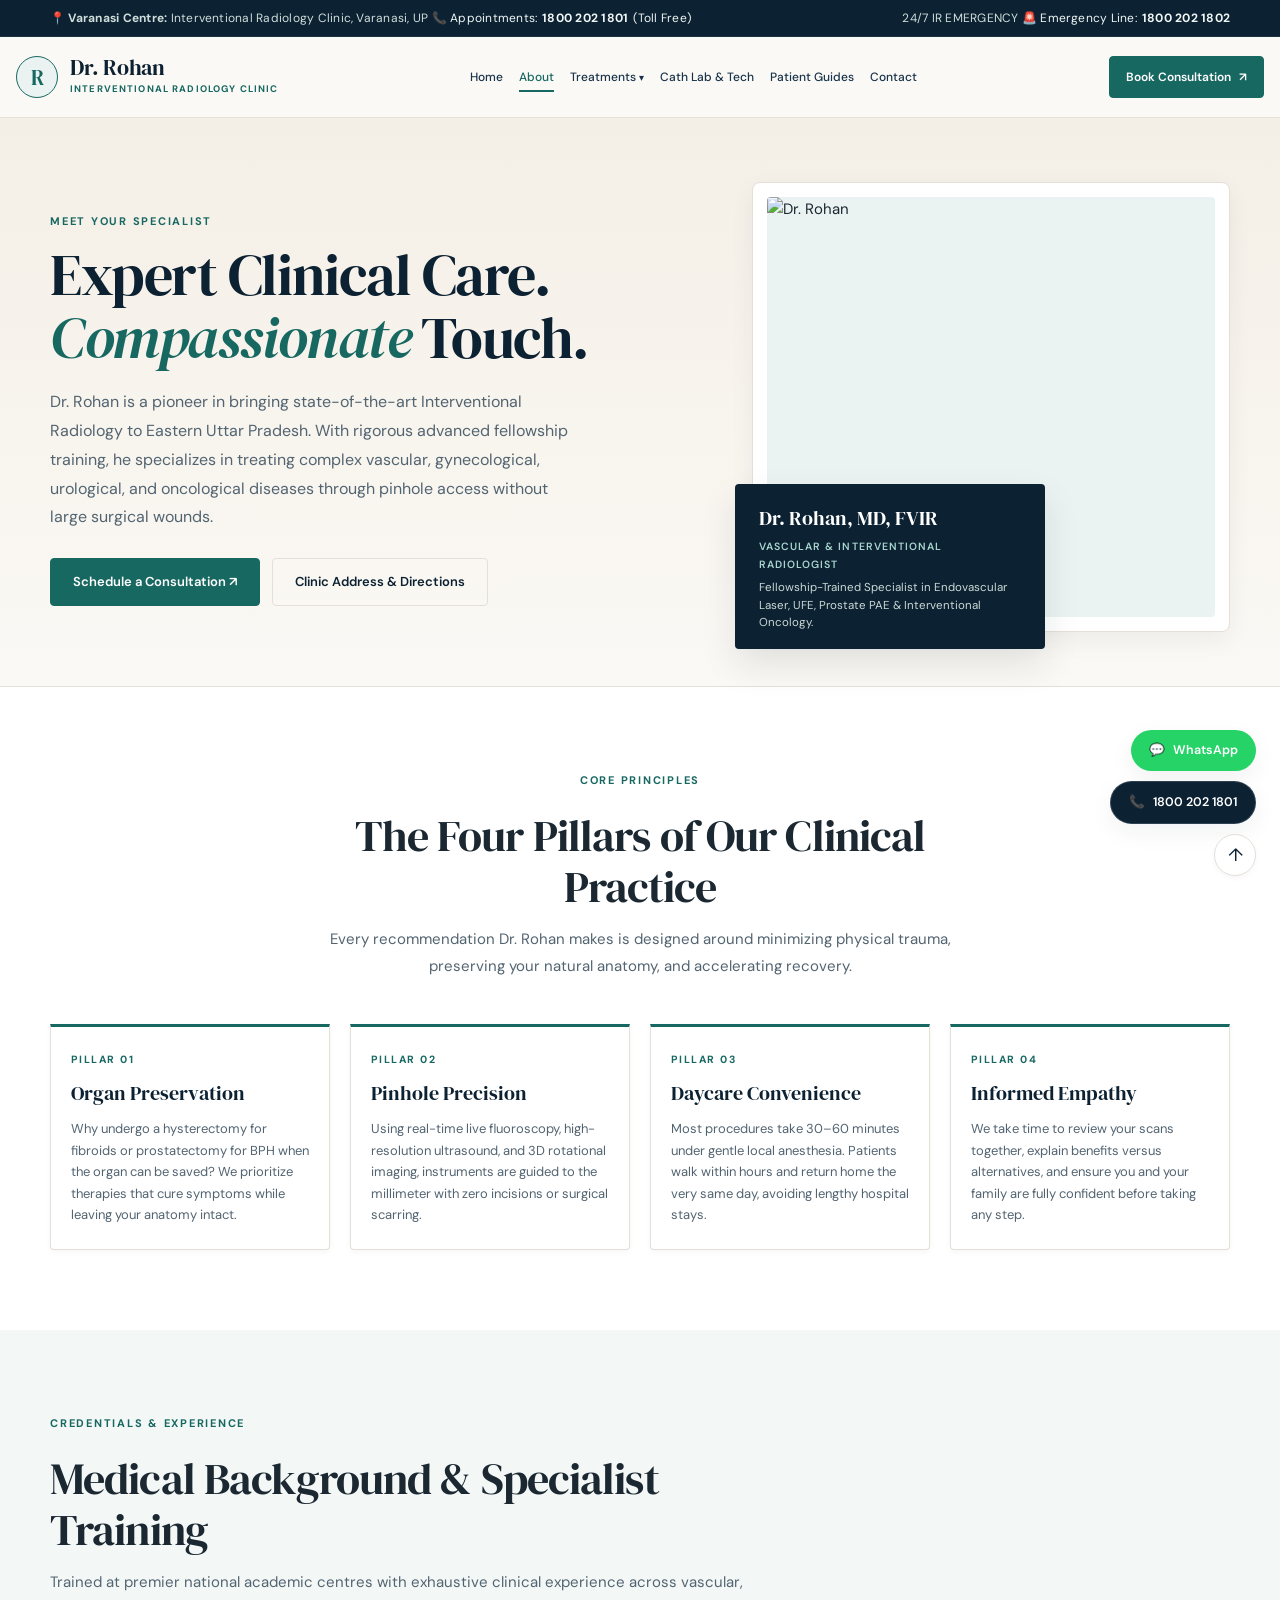
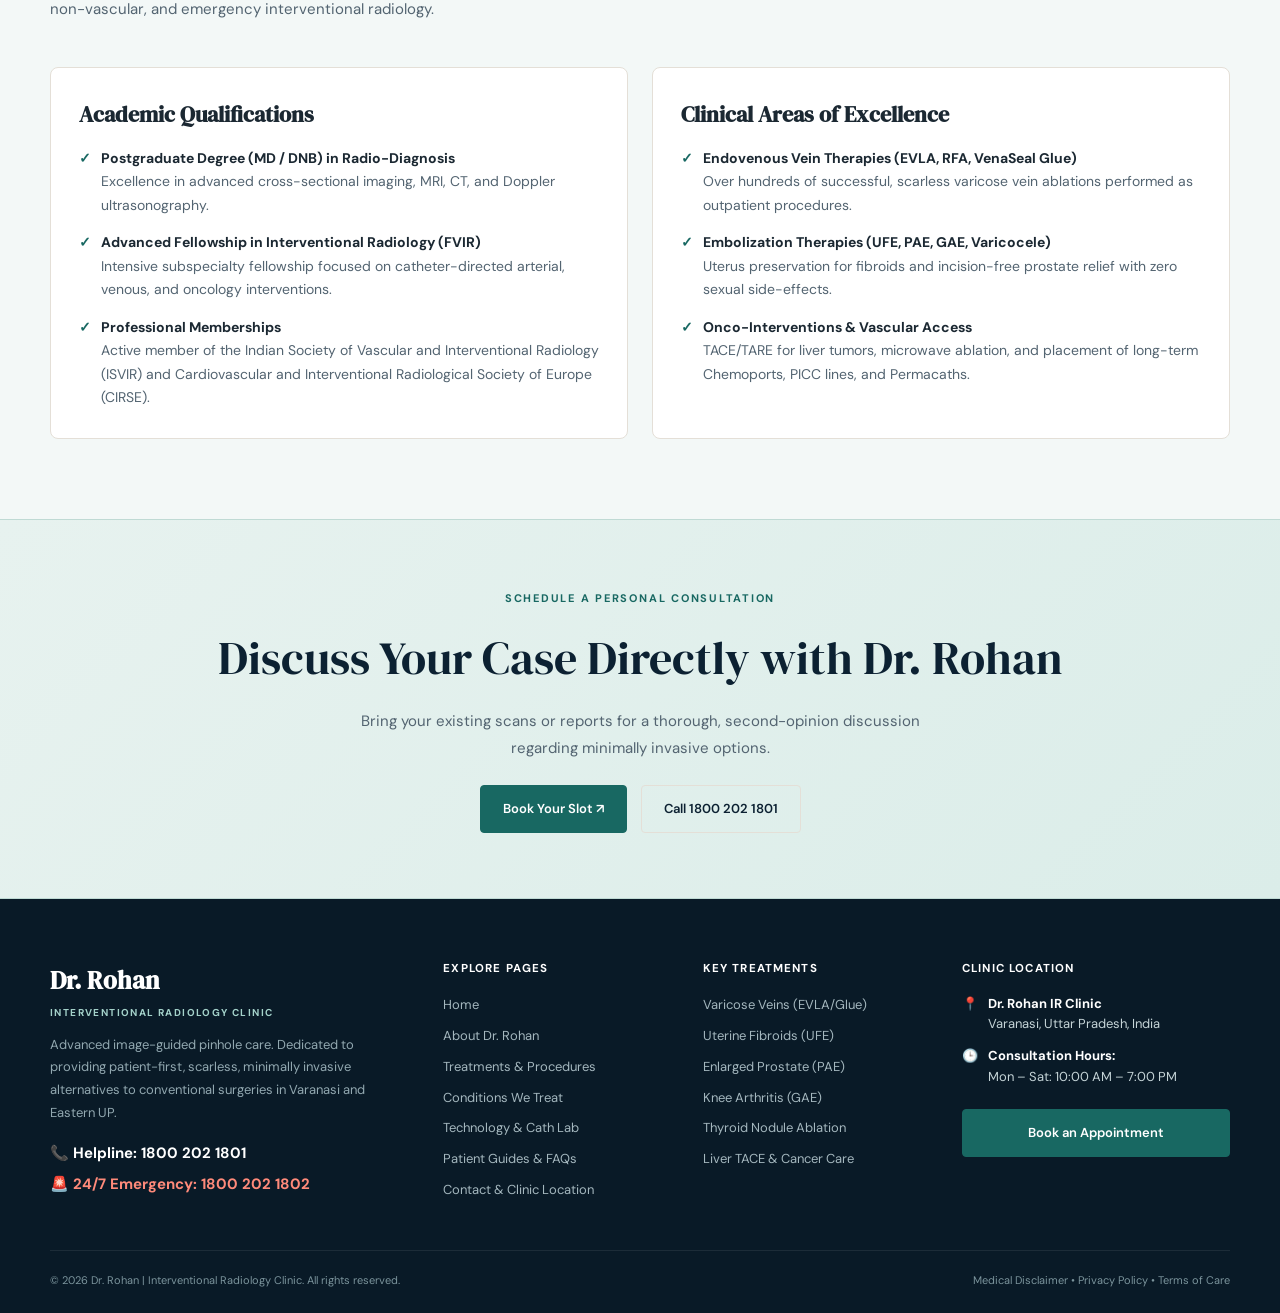
==== about.html @ 96f70ee6 "feat: add website pages, components, and media assets for Dr Rohan Interventional Radiology Clinic" ====
<!DOCTYPE html>
<html lang="en">
<head>
  <meta charset="UTF-8">
  <meta name="viewport" content="width=device-width, initial-scale=1.0">
  <meta name="description" content="About Dr. Rohan, Consultant Interventional Radiologist in Varanasi. Learn about qualifications, training, clinical experience, and patient-first pinhole surgery philosophy.">
  <title>About Dr. Rohan | Consultant Interventional Radiologist | Varanasi</title>
  <link rel="preconnect" href="https://fonts.googleapis.com">
  <link rel="preconnect" href="https://fonts.gstatic.com" crossorigin>
  <link href="https://fonts.googleapis.com/css2?family=DM+Sans:ital,wght@0,400;0,500;0,600;0,700;1,400&family=DM+Serif+Display:ital@0;1&display=swap" rel="stylesheet">
  <link rel="stylesheet" href="styles.css">
</head>
<body>

  <!-- TOP EMERGENCY & HELPLINE BAR -->
  <div class="topline">
    <div class="container">
      <div class="topline-contact">
        <span>📍 <strong>Varanasi Centre:</strong> Interventional Radiology Clinic, Varanasi, UP</span>
        <a href="tel:18002021801">📞 Appointments: <strong>1800 202 1801</strong> (Toll Free)</a>
      </div>
      <div class="topline-contact">
        <span class="badge-emergency">24/7 IR EMERGENCY</span>
        <a href="tel:18002021802">🚨 Emergency Line: <strong>1800 202 1802</strong></a>
      </div>
    </div>
  </div>

  <!-- NAVIGATION HEADER -->
  <header class="header">
    <div class="container nav">
      <a class="logo" href="index.html">
        <span class="logo-emblem">R</span>
        <div class="logo-text">
          <strong>Dr. Rohan</strong>
          <small>Interventional Radiology Clinic</small>
        </div>
      </a>

      <nav class="navlinks">
        <a href="index.html">Home</a>
        <a href="about.html" class="active">About</a>
        <div class="nav-dropdown">
          <a href="treatments.html" class="nav-dropdown-trigger">
            Treatments <span class="dropdown-chevron">▾</span>
          </a>
          <div class="dropdown-menu">
            <a href="categories.html" class="dropdown-item">Categories</a>
            <a href="treatments.html" class="dropdown-item">Procedures</a>
            <a href="conditions.html" class="dropdown-item">Diseases</a>
            <a href="conditions.html#symptoms" class="dropdown-item">Symptoms</a>
          </div>
        </div>
        <a href="technology.html">Cath Lab & Tech</a>
        <a href="insights.html">Patient Guides</a>
        <a href="contact.html">Contact</a>
      </nav>

      <div class="nav-actions">
        <button class="btn" onclick="openBooking()">Book Consultation <span>↗</span></button>
        <button class="menu-toggle" onclick="toggleMenu()" aria-label="Toggle navigation menu">☰</button>
      </div>

      <nav class="mobile-nav" id="mobileNav">
        <a href="index.html" onclick="toggleMenu()">Home</a>
        <a href="about.html" onclick="toggleMenu()">About Dr. Rohan</a>
        <div class="mobile-dropdown">
          <button class="mobile-dropdown-btn" type="button" onclick="toggleMobileDropdown(this)">
            <span>Treatments</span>
            <span class="dropdown-chevron">▾</span>
          </button>
          <div class="mobile-dropdown-content">
            <a href="categories.html" onclick="toggleMenu()">Categories</a>
            <a href="treatments.html" onclick="toggleMenu()">Procedures</a>
            <a href="conditions.html" onclick="toggleMenu()">Diseases</a>
            <a href="conditions.html#symptoms" onclick="toggleMenu()">Symptoms</a>
          </div>
        </div>
        <a href="technology.html" onclick="toggleMenu()">Cath Lab & Tech</a>
        <a href="insights.html" onclick="toggleMenu()">Patient Guides</a>
        <a href="contact.html" onclick="toggleMenu()">Contact</a>
        <button class="btn" onclick="toggleMenu(); openBooking();">Book a Consultation ↗</button>
      </nav>
    </div>
  </header>

  <main>
    <!-- ABOUT HERO -->
    <section class="hero">
      <div class="container hero-grid">
        <div>
          <span class="kicker">Meet Your Specialist</span>
          <h1>Expert Clinical Care.<br><em>Compassionate</em> Touch.</h1>
          <p class="hero-copy">
            Dr. Rohan is a pioneer in bringing state-of-the-art Interventional Radiology to Eastern Uttar Pradesh. With rigorous advanced fellowship training, he specializes in treating complex vascular, gynecological, urological, and oncological diseases through pinhole access without large surgical wounds.
          </p>
          <div class="hero-actions">
            <button class="btn" onclick="openBooking()">Schedule a Consultation ↗</button>
            <a class="btn secondary" href="contact.html">Clinic Address & Directions</a>
          </div>
        </div>

        <div class="doctor-hero-frame">
          <img class="doctor-portrait" src="https://images.unsplash.com/photo-1622253692010-333f2da6031d?auto=format&fit=crop&w=900&q=80" alt="Dr. Rohan" onerror="this.onerror=null;this.src='https://images.unsplash.com/photo-1582750433449-648ed127bb54?auto=format&fit=crop&w=900&q=80'">
          <div class="doctor-card-meta">
            <strong>Dr. Rohan, MD, FVIR</strong>
            <small>VASCULAR & INTERVENTIONAL RADIOLOGIST</small>
            <p style="font-size:11.5px;color:#cbdad7;margin-top:4px;">Fellowship-Trained Specialist in Endovascular Laser, UFE, Prostate PAE & Interventional Oncology.</p>
          </div>
        </div>
      </div>
    </section>

    <!-- CLINICAL PHILOSOPHY -->
    <section class="section white">
      <div class="container">
        <div class="section-head center">
          <span class="kicker">Core Principles</span>
          <h2>The Four Pillars of Our Clinical Practice</h2>
          <p>Every recommendation Dr. Rohan makes is designed around minimizing physical trauma, preserving your natural anatomy, and accelerating recovery.</p>
        </div>

        <div class="journey-grid">
          <div class="journey-step">
            <span class="step-number">PILLAR 01</span>
            <h3>Organ Preservation</h3>
            <p>Why undergo a hysterectomy for fibroids or prostatectomy for BPH when the organ can be saved? We prioritize therapies that cure symptoms while leaving your anatomy intact.</p>
          </div>
          <div class="journey-step">
            <span class="step-number">PILLAR 02</span>
            <h3>Pinhole Precision</h3>
            <p>Using real-time live fluoroscopy, high-resolution ultrasound, and 3D rotational imaging, instruments are guided to the millimeter with zero incisions or surgical scarring.</p>
          </div>
          <div class="journey-step">
            <span class="step-number">PILLAR 03</span>
            <h3>Daycare Convenience</h3>
            <p>Most procedures take 30–60 minutes under gentle local anesthesia. Patients walk within hours and return home the very same day, avoiding lengthy hospital stays.</p>
          </div>
          <div class="journey-step">
            <span class="step-number">PILLAR 04</span>
            <h3>Informed Empathy</h3>
            <p>We take time to review your scans together, explain benefits versus alternatives, and ensure you and your family are fully confident before taking any step.</p>
          </div>
        </div>
      </div>
    </section>

    <!-- BACKGROUND & QUALIFICATIONS -->
    <section class="section soft">
      <div class="container">
        <div class="section-head">
          <span class="kicker">Credentials & Experience</span>
          <h2>Medical Background & Specialist Training</h2>
          <p>Trained at premier national academic centres with exhaustive clinical experience across vascular, non-vascular, and emergency interventional radiology.</p>
        </div>

        <div style="display:grid;grid-template-columns:1fr 1fr;gap:24px;">
          <div style="background:#fff;padding:28px;border-radius:8px;border:1px solid var(--line);">
            <h3 style="font-family:var(--serif);font-size:22px;color:var(--ink);margin-bottom:14px;">Academic Qualifications</h3>
            <ul style="list-style:none;display:flex;flex-direction:column;gap:14px;color:var(--muted);font-size:14px;">
              <li style="display:flex;gap:10px;">
                <span style="color:var(--teal);font-weight:bold;">✓</span>
                <div>
                  <strong style="color:var(--ink);display:block;">Postgraduate Degree (MD / DNB) in Radio-Diagnosis</strong>
                  Excellence in advanced cross-sectional imaging, MRI, CT, and Doppler ultrasonography.
                </div>
              </li>
              <li style="display:flex;gap:10px;">
                <span style="color:var(--teal);font-weight:bold;">✓</span>
                <div>
                  <strong style="color:var(--ink);display:block;">Advanced Fellowship in Interventional Radiology (FVIR)</strong>
                  Intensive subspecialty fellowship focused on catheter-directed arterial, venous, and oncology interventions.
                </div>
              </li>
              <li style="display:flex;gap:10px;">
                <span style="color:var(--teal);font-weight:bold;">✓</span>
                <div>
                  <strong style="color:var(--ink);display:block;">Professional Memberships</strong>
                  Active member of the Indian Society of Vascular and Interventional Radiology (ISVIR) and Cardiovascular and Interventional Radiological Society of Europe (CIRSE).
                </div>
              </li>
            </ul>
          </div>

          <div style="background:#fff;padding:28px;border-radius:8px;border:1px solid var(--line);">
            <h3 style="font-family:var(--serif);font-size:22px;color:var(--ink);margin-bottom:14px;">Clinical Areas of Excellence</h3>
            <ul style="list-style:none;display:flex;flex-direction:column;gap:14px;color:var(--muted);font-size:14px;">
              <li style="display:flex;gap:10px;">
                <span style="color:var(--teal);font-weight:bold;">✓</span>
                <div>
                  <strong style="color:var(--ink);display:block;">Endovenous Vein Therapies (EVLA, RFA, VenaSeal Glue)</strong>
                  Over hundreds of successful, scarless varicose vein ablations performed as outpatient procedures.
                </div>
              </li>
              <li style="display:flex;gap:10px;">
                <span style="color:var(--teal);font-weight:bold;">✓</span>
                <div>
                  <strong style="color:var(--ink);display:block;">Embolization Therapies (UFE, PAE, GAE, Varicocele)</strong>
                  Uterus preservation for fibroids and incision-free prostate relief with zero sexual side-effects.
                </div>
              </li>
              <li style="display:flex;gap:10px;">
                <span style="color:var(--teal);font-weight:bold;">✓</span>
                <div>
                  <strong style="color:var(--ink);display:block;">Onco-Interventions & Vascular Access</strong>
                  TACE/TARE for liver tumors, microwave ablation, and placement of long-term Chemoports, PICC lines, and Permacaths.
                </div>
              </li>
            </ul>
          </div>
        </div>
      </div>
    </section>

    <!-- CALL TO ACTION -->
    <section class="cta-banner">
      <div class="container">
        <span class="kicker">Schedule a Personal Consultation</span>
        <h2>Discuss Your Case Directly with Dr. Rohan</h2>
        <p>Bring your existing scans or reports for a thorough, second-opinion discussion regarding minimally invasive options.</p>
        <div style="display:flex;gap:14px;justify-content:center;flex-wrap:wrap;">
          <button class="btn" onclick="openBooking()">Book Your Slot ↗</button>
          <a class="btn secondary" href="tel:18002021801">Call 1800 202 1801</a>
        </div>
      </div>
    </section>
  </main>

  <!-- FOOTER -->
  <footer>
    <div class="container">
      <div class="footer-grid">
        <div class="footer-brand">
          <h3>Dr. Rohan</h3>
          <div class="footer-tagline">INTERVENTIONAL RADIOLOGY CLINIC</div>
          <p>Advanced image-guided pinhole care. Dedicated to providing patient-first, scarless, minimally invasive alternatives to conventional surgeries in Varanasi and Eastern UP.</p>
          <div style="margin-top:16px;">
            <a href="tel:18002021801" style="color:#fff;font-weight:700;display:inline-block;margin-bottom:6px;">📞 Helpline: 1800 202 1801</a><br>
            <a href="tel:18002021802" style="color:#ff8a7a;font-weight:700;">🚨 24/7 Emergency: 1800 202 1802</a>
          </div>
        </div>
        <div class="footer-col">
          <h4>EXPLORE PAGES</h4>
          <a href="index.html">Home</a>
          <a href="about.html">About Dr. Rohan</a>
          <a href="treatments.html">Treatments & Procedures</a>
          <a href="conditions.html">Conditions We Treat</a>
          <a href="technology.html">Technology & Cath Lab</a>
          <a href="insights.html">Patient Guides & FAQs</a>
          <a href="contact.html">Contact & Clinic Location</a>
        </div>
        <div class="footer-col">
          <h4>KEY TREATMENTS</h4>
          <a href="treatments.html#varicose">Varicose Veins (EVLA/Glue)</a>
          <a href="treatments.html#fibroids">Uterine Fibroids (UFE)</a>
          <a href="treatments.html#prostate">Enlarged Prostate (PAE)</a>
          <a href="treatments.html#knee">Knee Arthritis (GAE)</a>
          <a href="treatments.html#thyroid">Thyroid Nodule Ablation</a>
          <a href="treatments.html#oncology">Liver TACE & Cancer Care</a>
        </div>
        <div class="footer-col">
          <h4>CLINIC LOCATION</h4>
          <div class="footer-contact-item">
            <span>📍</span>
            <div><b>Dr. Rohan IR Clinic</b><br>Varanasi, Uttar Pradesh, India</div>
          </div>
          <div class="footer-contact-item">
            <span>🕒</span>
            <div><b>Consultation Hours:</b><br>Mon – Sat: 10:00 AM – 7:00 PM</div>
          </div>
          <button class="btn" onclick="openBooking()" style="margin-top:10px;width:100%;">Book an Appointment</button>
        </div>
      </div>
      <div class="copyright-bar">
        <span>© 2026 Dr. Rohan | Interventional Radiology Clinic. All rights reserved.</span>
        <span>Medical Disclaimer • Privacy Policy • Terms of Care</span>
      </div>
    </div>
  </footer>

  <div class="mobile-cta">
    <button class="btn" onclick="openBooking()">Book a Consultation ↗</button>
  </div>

  <!-- BOOKING MODAL -->
  <div class="modal" id="bookingModal">
    <div class="modal-card">
      <button class="modal-close" onclick="closeBooking()" aria-label="Close modal">×</button>
      <span class="kicker">Appointment Booking</span>
      <h2>Consult with Dr. Rohan</h2>
      <p style="font-size:13px;color:var(--muted);margin-bottom:16px;">
        Fill in your details below. Our patient care team will contact you to confirm your appointment.
      </p>
      <form id="bookingForm">
        <div class="form-grid">
          <div class="field"><label>Patient Full Name *</label><input type="text" required placeholder="Your full name"></div>
          <div class="field"><label>Mobile Number *</label><input type="tel" required pattern="[0-9+ -]{10,15}" placeholder="Phone number"></div>
        </div>
        <div class="form-grid">
          <div class="field"><label>Preferred Date</label><input type="date" id="preferredDate"></div>
          <div class="field"><label>Procedure of Interest</label><input type="text" placeholder="e.g. Varicose Veins, UFE, Prostate"></div>
        </div>
        <div class="field"><label>Brief Reason / Questions</label><textarea rows="3" placeholder="Symptoms, reports, or inquiries..."></textarea></div>
        <button type="submit" class="btn" style="width:100%;">Confirm Appointment Request →</button>
        <div class="form-confirmation" id="confirmation">
          <strong>Thank you! Your request has been recorded.</strong><br>
          We will call you shortly. For immediate assistance, call <strong>1800 202 1801</strong>.
        </div>
      </form>
    </div>
  </div>

  <script src="main.js"></script>
</body>
</html>
---- styles.css ----
/* ==========================================================================
   DR. ROHAN | INTERVENTIONAL RADIOLOGY CLINIC — BESPOKE CLINICAL DESIGN
   Handcrafted, Human-Centred Editorial Aesthetic for Healthcare
   ========================================================================== */

:root {
  /* High-Trust Medical Palette */
  --oxford: #0c2132;
  --oxford-light: #18334a;
  --teal: #186862;
  --teal-dark: #104c47;
  --teal-soft: #eaf3f1;
  --teal-tint: #f3f8f7;
  --terracotta: #b85732;
  --terracotta-soft: #faede8;
  --canvas: #fbf9f5;
  --white: #ffffff;
  --ink: #1b2832;
  --muted: #536471;
  --muted-light: #7b8c98;
  --border: #e4dfd7;
  --border-light: #efebe4;
  --success: #267a48;
  
  /* Typography */
  --font-serif: "DM Serif Display", Georgia, "Times New Roman", serif;
  --font-sans: "DM Sans", -apple-system, BlinkMacSystemFont, "Segoe UI", Roboto, Helvetica, Arial, sans-serif;
  
  /* Elevation */
  --shadow-subtle: 0 2px 6px rgba(12, 33, 50, 0.04);
  --shadow-card: 0 8px 24px rgba(12, 33, 50, 0.06);
  --shadow-hover: 0 16px 36px rgba(12, 33, 50, 0.10);
  --radius-sm: 4px;
  --radius-md: 8px;
  --radius-lg: 12px;

  /* Aliases for legacy & cross-page compatibility */
  --line: var(--border);
  --serif: var(--font-serif);
  --sans: var(--font-sans);
  --teal-subtle: var(--teal-soft);
  --teal2: var(--teal-soft);
  --paper: var(--canvas);
}

/* Reset & Basics */
*, *::before, *::after { box-sizing: border-box; margin: 0; padding: 0; }
html { scroll-behavior: smooth; scroll-padding-top: 86px; }
body {
  background: var(--canvas);
  color: var(--ink);
  font-family: var(--font-sans);
  font-size: 15px;
  line-height: 1.68;
  -webkit-font-smoothing: antialiased;
}

a { color: inherit; text-decoration: none; transition: all 0.2s ease; }
button, input, select, textarea { font: inherit; }
img { max-width: 100%; display: block; }

.container {
  width: min(1180px, calc(100% - 40px));
  margin: 0 auto;
}

/* TOP EMERGENCY & HELPLINE BAR */
.topline {
  background: var(--oxford);
  color: #cfdedb;
  font-size: 12px;
  letter-spacing: 0.02em;
  border-bottom: 1px solid rgba(255, 255, 255, 0.07);
}
.topline .container {
  display: flex;
  justify-content: space-between;
  align-items: center;
  padding: 8px 0;
  flex-wrap: wrap;
  gap: 12px;
}
.topline-left {
  display: flex;
  align-items: center;
  gap: 16px;
  flex-wrap: wrap;
}
.topline-right {
  display: flex;
  align-items: center;
  gap: 18px;
  flex-wrap: wrap;
}
.topline a { color: #f0f7f5; display: inline-flex; align-items: center; gap: 5px; }
.topline a:hover { color: #a9dad3; text-decoration: underline; }
.topline-badge {
  background: rgba(184, 87, 50, 0.9);
  color: #fff;
  font-size: 10px;
  font-weight: 700;
  padding: 2px 8px;
  border-radius: 3px;
  letter-spacing: 0.04em;
}

/* HEADER & NAVBAR */
.header {
  position: sticky;
  top: 0;
  z-index: 100;
  background: rgba(251, 249, 245, 0.97);
  backdrop-filter: blur(10px);
  border-bottom: 1px solid var(--border);
}
.header .container {
  width: min(1360px, calc(100% - 32px));
  max-width: 1360px;
}
.nav {
  height: 80px;
  display: flex;
  align-items: center;
  justify-content: space-between;
  gap: 16px;
  position: relative;
}
.logo {
  display: flex;
  align-items: center;
  gap: 12px;
  flex-shrink: 0;
}
.logo-emblem {
  width: 42px;
  height: 42px;
  border: 1.5px solid var(--teal);
  background: var(--teal-soft);
  border-radius: 50%;
  display: grid;
  place-items: center;
  color: var(--teal);
  font-family: var(--font-serif);
  font-size: 21px;
  font-weight: 400;
  flex-shrink: 0;
}
.logo-text strong {
  display: block;
  font-family: var(--font-serif);
  font-size: 22px;
  font-weight: 400;
  line-height: 1.05;
  color: var(--oxford);
  letter-spacing: -0.01em;
  white-space: nowrap;
}
.logo-text small {
  display: block;
  font-size: 9.5px;
  letter-spacing: 0.12em;
  color: var(--teal);
  font-weight: 700;
  text-transform: uppercase;
  margin-top: 3px;
  white-space: nowrap;
}

.navlinks {
  display: flex;
  align-items: center;
  gap: clamp(8px, 1.25vw, 20px);
  font-size: clamp(12px, 0.86vw, 13.5px);
  font-weight: 500;
  color: var(--oxford-light);
  white-space: nowrap;
  flex-wrap: nowrap;
}
.navlinks a {
  padding: 8px 0;
  position: relative;
  white-space: nowrap;
  display: inline-block;
  line-height: 1.2;
}
.navlinks a:hover,
.navlinks a.active {
  color: var(--teal);
}
.navlinks a.active::after,
.nav-dropdown.active > .nav-dropdown-trigger::after {
  content: "";
  position: absolute;
  bottom: 0;
  left: 0;
  right: 0;
  height: 2px;
  background: var(--teal);
}

/* ==========================================================================
   DROPDOWN MENU (MATCHING EXACT VISUAL REFERENCE)
   ========================================================================== */
.nav-dropdown {
  position: relative;
  display: inline-flex;
  align-items: center;
}
.nav-dropdown-trigger {
  display: inline-flex;
  align-items: center;
  gap: 5px;
  cursor: pointer;
  padding: 8px 0;
  position: relative;
  white-space: nowrap;
  font-weight: 500;
  color: var(--oxford-light);
}
.nav-dropdown:hover > .nav-dropdown-trigger,
.nav-dropdown.active > .nav-dropdown-trigger {
  color: var(--teal);
}
.dropdown-chevron {
  font-size: 10px;
  transition: transform 0.25s ease;
  display: inline-block;
  line-height: 1;
}
.nav-dropdown:hover .dropdown-chevron,
.nav-dropdown.open .dropdown-chevron {
  transform: rotate(180deg);
}

.dropdown-menu {
  position: absolute;
  top: calc(100% + 10px);
  left: 50%;
  transform: translateX(-50%) translateY(8px);
  background: var(--white);
  border-radius: 14px;
  padding: 10px;
  width: 215px;
  min-width: 215px;
  box-shadow: 0 16px 36px rgba(12, 33, 50, 0.13), 0 2px 8px rgba(12, 33, 50, 0.04);
  border: 1px solid rgba(24, 104, 98, 0.10);
  opacity: 0;
  visibility: hidden;
  pointer-events: none;
  transition: opacity 0.22s ease, transform 0.22s ease, visibility 0.22s;
  z-index: 120;
  display: flex !important;
  flex-direction: column !important;
  gap: 7px !important;
  box-sizing: border-box !important;
}
.dropdown-menu::before {
  content: "";
  position: absolute;
  top: -14px;
  left: 0;
  right: 0;
  height: 16px;
}
.nav-dropdown:hover .dropdown-menu,
.nav-dropdown:focus-within .dropdown-menu,
.nav-dropdown.open .dropdown-menu {
  opacity: 1;
  visibility: visible;
  pointer-events: auto;
  transform: translateX(-50%) translateY(0);
}
.navlinks .dropdown-menu .dropdown-item,
.dropdown-item {
  display: block !important;
  width: 100% !important;
  box-sizing: border-box !important;
  padding: 12px 18px !important;
  margin: 0 !important;
  background: #f2f7f7 !important;
  color: #3b767a !important;
  font-weight: 600 !important;
  font-size: 14px !important;
  border-radius: 9px !important;
  text-decoration: none !important;
  transition: all 0.18s ease !important;
  white-space: nowrap !important;
  line-height: 1.2 !important;
  text-align: left !important;
}
.dropdown-item::after {
  display: none !important;
}
.navlinks .dropdown-menu .dropdown-item:hover,
.dropdown-item:hover,
.dropdown-item.active {
  background: #e2f0ee !important;
  color: #104c47 !important;
  transform: translateX(4px) !important;
}

/* Mobile Dropdown */
.mobile-dropdown {
  width: 100%;
  border-bottom: 1px solid var(--border);
  padding: 6px 0;
}
.mobile-dropdown-btn {
  width: 100%;
  display: flex;
  align-items: center;
  justify-content: space-between;
  background: none;
  border: none;
  font-size: 14.5px;
  font-weight: 500;
  color: var(--oxford);
  padding: 8px 0;
  cursor: pointer;
}
.mobile-dropdown-content {
  display: none;
  flex-direction: column;
  gap: 6px;
  padding: 8px 0 8px 12px;
}
.mobile-dropdown.open .mobile-dropdown-content {
  display: flex;
}
.mobile-dropdown.open .mobile-dropdown-btn .dropdown-chevron {
  transform: rotate(180deg);
}
.mobile-dropdown-content a {
  background: #f2f7f7;
  color: #3b767a !important;
  font-weight: 600;
  font-size: 13.5px;
  border-radius: 7px;
  padding: 9px 14px !important;
  border-bottom: none !important;
}

.nav-actions {
  display: flex;
  align-items: center;
  gap: 10px;
  flex-shrink: 0;
}
.nav-actions .btn {
  white-space: nowrap;
  padding: 10px 16px;
  font-size: 12px;
}

/* BUTTONS */
.btn {
  display: inline-flex;
  align-items: center;
  justify-content: center;
  gap: 8px;
  background: var(--teal);
  color: #ffffff;
  padding: 12px 22px;
  border: 1px solid var(--teal);
  border-radius: var(--radius-sm);
  font-size: 13px;
  font-weight: 600;
  cursor: pointer;
  transition: all 0.22s ease;
  white-space: nowrap;
}
.btn:hover {
  background: var(--teal-dark);
  border-color: var(--teal-dark);
  transform: translateY(-1px);
  box-shadow: var(--shadow-subtle);
  color: #fff;
}
.btn.secondary {
  background: transparent;
  color: var(--oxford);
  border-color: var(--border);
}
.btn.secondary:hover {
  background: var(--white);
  border-color: var(--oxford);
  color: var(--oxford);
}
.btn.outline {
  background: transparent;
  color: var(--teal);
  border-color: var(--teal);
}
.btn.outline:hover {
  background: var(--teal-soft);
}
.btn.terracotta {
  background: var(--terracotta);
  border-color: var(--terracotta);
  color: #fff;
}
.btn.terracotta:hover {
  background: #9d4624;
  border-color: #9d4624;
}

/* MOBILE NAV */
.mobile-nav, .mobile-cta { display: none; }
.menu-toggle {
  display: none;
  background: none;
  border: 1px solid var(--border);
  padding: 8px 12px;
  color: var(--oxford);
  font-size: 20px;
  border-radius: var(--radius-sm);
  cursor: pointer;
}

/* KICKERS & LABELS */
.kicker {
  font-size: 11px;
  text-transform: uppercase;
  letter-spacing: 0.16em;
  color: var(--teal);
  font-weight: 700;
  display: inline-flex;
  align-items: center;
  gap: 6px;
  margin-bottom: 12px;
}
.pulse-dot {
  display: inline-block;
  width: 8px;
  height: 8px;
  border-radius: 50%;
  background: var(--success);
  box-shadow: 0 0 0 0 rgba(38, 122, 72, 0.7);
  animation: pulseRadar 2s infinite;
}
@keyframes pulseRadar {
  0% { box-shadow: 0 0 0 0 rgba(38, 122, 72, 0.7); }
  70% { box-shadow: 0 0 0 8px rgba(38, 122, 72, 0); }
  100% { box-shadow: 0 0 0 0 rgba(38, 122, 72, 0); }
}

/* SECTION BASICS */
.section { padding: 80px 0; }
.section.white { background: var(--white); }
.section.soft { background: var(--teal-tint); }
.section.sand { background: #f5f1e8; }
.section.dark { background: var(--oxford); color: #fff; }

.section-head {
  max-width: 700px;
  margin-bottom: 44px;
}
.section-head.center {
  text-align: center;
  margin-left: auto;
  margin-right: auto;
}
.section-head h2 {
  font-family: var(--font-serif);
  font-weight: 400;
  font-size: clamp(30px, 3.6vw, 44px);
  line-height: 1.16;
  letter-spacing: -0.02em;
  margin: 8px 0 14px;
  color: inherit;
}
.section-head p {
  color: var(--muted);
  font-size: 15px;
  line-height: 1.8;
}
.section.dark .section-head p {
  color: #afc0c5;
}

/* ==========================================================================
   HERO SECTION — HUMAN & GROUNDED
   ========================================================================== */
.hero {
  padding: 64px 0 54px;
  background: linear-gradient(180deg, #f4efe6 0%, #fbf9f5 100%);
  border-bottom: 1px solid var(--border);
}
.hero-grid {
  display: grid;
  grid-template-columns: 1.15fr 0.85fr;
  align-items: center;
  gap: 55px;
}
.hero h1 {
  font-family: var(--font-serif);
  font-weight: 400;
  font-size: clamp(38px, 4.8vw, 58px);
  line-height: 1.1;
  letter-spacing: -0.025em;
  margin-bottom: 18px;
  color: var(--oxford);
}
.hero h1 em {
  font-style: italic;
  color: var(--teal);
}
.hero-copy {
  color: var(--muted);
  font-size: 16px;
  line-height: 1.8;
  max-width: 530px;
  margin-bottom: 26px;
}
.hero-actions {
  display: flex;
  gap: 12px;
  flex-wrap: wrap;
  align-items: center;
}
.hero-trust-bar {
  margin-top: 30px;
  padding-top: 22px;
  border-top: 1px solid rgba(0, 0, 0, 0.08);
  display: flex;
  align-items: center;
  gap: 22px;
  flex-wrap: wrap;
}
.rating-pill {
  display: inline-flex;
  align-items: center;
  gap: 8px;
  background: var(--white);
  padding: 6px 14px;
  border-radius: 20px;
  border: 1px solid var(--border);
  font-size: 12px;
  font-weight: 600;
  color: var(--oxford);
}
.rating-pill .stars { color: #e59819; letter-spacing: 2px; }
.hero-meta-item {
  font-size: 12px;
  color: var(--muted);
  display: flex;
  align-items: center;
  gap: 6px;
}
.hero-meta-item strong { color: var(--oxford); }

/* DOCTOR HERO CARD */
.doctor-hero-frame {
  position: relative;
  background: var(--white);
  border: 1px solid var(--border);
  border-radius: var(--radius-md);
  padding: 14px;
  box-shadow: var(--shadow-card);
}
.doctor-portrait {
  width: 100%;
  height: 420px;
  object-fit: cover;
  object-position: center 15%;
  border-radius: var(--radius-sm);
  background: var(--teal-soft);
}
.doctor-card-meta {
  position: absolute;
  bottom: -18px;
  left: -18px;
  background: var(--oxford);
  color: #fff;
  padding: 18px 24px;
  border-radius: var(--radius-sm);
  box-shadow: var(--shadow-hover);
  max-width: 310px;
}
.doctor-card-meta strong {
  display: block;
  font-family: var(--font-serif);
  font-size: 20px;
  font-weight: 400;
  color: #fff;
}
.doctor-card-meta small {
  display: block;
  font-size: 10.5px;
  letter-spacing: 0.1em;
  color: #a8d5ce;
  font-weight: 600;
  margin: 3px 0 6px;
}
.doctor-card-meta p {
  font-size: 11.5px;
  color: #c9d7d9;
  line-height: 1.5;
}

/* ==========================================================================
   ACCREDITATION & CLINICAL REASSURANCE BAR
   ========================================================================== */
.accreditation-bar {
  background: var(--white);
  border-bottom: 1px solid var(--border);
  padding: 20px 0;
}
.accreditation-grid {
  display: grid;
  grid-template-columns: repeat(4, 1fr);
  gap: 20px;
  align-items: center;
}
.accreditation-item {
  display: flex;
  align-items: center;
  gap: 12px;
  padding: 8px 12px;
  border-right: 1px solid var(--border-light);
}
.accreditation-item:last-child { border-right: none; }
.accreditation-icon {
  font-size: 24px;
  flex-shrink: 0;
}
.accreditation-item strong {
  display: block;
  font-size: 13px;
  color: var(--oxford);
  line-height: 1.25;
}
.accreditation-item span {
  font-size: 11px;
  color: var(--muted);
  display: block;
  margin-top: 2px;
}

/* ==========================================================================
   DOCTOR'S PERSONAL EDITORIAL NOTE (HUMAN TOUCH)
   ========================================================================== */
.doctor-letter-section {
  background: #fdfcf9;
  border-bottom: 1px solid var(--border);
}
.doctor-letter-box {
  background: var(--white);
  border: 1px solid var(--border);
  border-left: 4px solid var(--teal);
  border-radius: var(--radius-md);
  padding: 44px 50px;
  display: grid;
  grid-template-columns: 1fr 280px;
  gap: 40px;
  box-shadow: var(--shadow-subtle);
}
.doctor-letter-content h3 {
  font-family: var(--font-serif);
  font-size: 28px;
  color: var(--oxford);
  font-weight: 400;
  margin-bottom: 16px;
}
.doctor-letter-content p {
  font-size: 14.5px;
  color: var(--muted);
  line-height: 1.85;
  margin-bottom: 16px;
}
.doctor-signature {
  margin-top: 22px;
  display: flex;
  align-items: center;
  gap: 16px;
}
.doctor-signature-text strong {
  display: block;
  font-family: var(--font-serif);
  font-size: 19px;
  color: var(--oxford);
}
.doctor-signature-text span {
  font-size: 11.5px;
  color: var(--teal);
  font-weight: 600;
}
.doctor-letter-sidebar {
  background: var(--teal-soft);
  border-radius: var(--radius-sm);
  padding: 24px;
  display: flex;
  flex-direction: column;
  justify-content: center;
  gap: 14px;
}
.sidebar-stat {
  border-bottom: 1px solid rgba(24, 104, 98, 0.15);
  padding-bottom: 10px;
}
.sidebar-stat:last-child { border-bottom: none; padding-bottom: 0; }
.sidebar-stat b {
  display: block;
  font-family: var(--font-serif);
  font-size: 24px;
  color: var(--teal-dark);
  line-height: 1.1;
}
.sidebar-stat span {
  font-size: 11.5px;
  color: var(--muted);
}

/* ==========================================================================
   TREATMENTS GRID — REAL CLINICAL EDITORIAL
   ========================================================================== */
.treatments-grid {
  display: grid;
  grid-template-columns: repeat(3, 1fr);
  gap: 24px;
}
.treatment-card {
  background: var(--white);
  border: 1px solid var(--border);
  border-radius: var(--radius-md);
  overflow: hidden;
  transition: all 0.25s ease;
  display: flex;
  flex-direction: column;
  box-shadow: var(--shadow-subtle);
}
.treatment-card:hover {
  transform: translateY(-4px);
  box-shadow: var(--shadow-card);
  border-color: #b0cac5;
}
.treatment-img-wrap {
  height: 190px;
  background: var(--teal-soft);
  position: relative;
  overflow: hidden;
}
.treatment-img-wrap img {
  width: 100%;
  height: 100%;
  object-fit: cover;
  transition: transform 0.4s ease;
}
.treatment-card:hover .treatment-img-wrap img {
  transform: scale(1.04);
}
.treatment-pill {
  position: absolute;
  top: 12px;
  left: 12px;
  background: rgba(12, 33, 50, 0.88);
  color: #fff;
  font-size: 10px;
  font-weight: 700;
  letter-spacing: 0.08em;
  padding: 4px 10px;
  border-radius: 3px;
  text-transform: uppercase;
}
.treatment-body {
  padding: 22px;
  display: flex;
  flex-direction: column;
  flex-grow: 1;
}
.treatment-body h3 {
  font-family: var(--font-serif);
  font-size: 21px;
  font-weight: 400;
  line-height: 1.25;
  margin: 6px 0 10px;
  color: var(--oxford);
}
.treatment-body p {
  color: var(--muted);
  font-size: 13.5px;
  line-height: 1.7;
  margin-bottom: 16px;
  flex-grow: 1;
}
.treatment-perks {
  display: flex;
  flex-direction: column;
  gap: 6px;
  margin-bottom: 18px;
  padding-top: 12px;
  border-top: 1px solid var(--border-light);
  font-size: 12px;
  color: var(--ink);
}
.treatment-perks span::before {
  content: "✔";
  color: var(--teal);
  font-weight: bold;
  margin-right: 6px;
}
.treatment-link {
  color: var(--teal);
  font-size: 12.5px;
  font-weight: 700;
  display: inline-flex;
  align-items: center;
  gap: 5px;
}
.treatment-link:hover { color: var(--teal-dark); text-decoration: underline; }

/* ==========================================================================
   REAL PATIENT STORIES (TESTIMONIALS / HUMAN PROOF)
   ========================================================================== */
.stories-grid {
  display: grid;
  grid-template-columns: repeat(3, 1fr);
  gap: 24px;
}
.story-card {
  background: var(--white);
  border: 1px solid var(--border);
  border-radius: var(--radius-md);
  padding: 28px;
  display: flex;
  flex-direction: column;
  box-shadow: var(--shadow-subtle);
}
.story-quote {
  font-size: 13.5px;
  color: var(--muted);
  line-height: 1.8;
  font-style: italic;
  margin-bottom: 20px;
  flex-grow: 1;
  position: relative;
}
.story-quote::before {
  content: "“";
  font-family: var(--font-serif);
  font-size: 40px;
  color: #d1dedc;
  line-height: 0;
  display: block;
  margin-bottom: 12px;
}
.story-author {
  border-top: 1px solid var(--border-light);
  padding-top: 14px;
  display: flex;
  justify-content: space-between;
  align-items: center;
}
.story-author strong {
  display: block;
  font-size: 13px;
  color: var(--oxford);
}
.story-author small {
  font-size: 11px;
  color: var(--teal);
  display: block;
}
.verified-tag {
  font-size: 10px;
  background: var(--teal-soft);
  color: var(--teal-dark);
  font-weight: 700;
  padding: 3px 8px;
  border-radius: 12px;
}

/* ==========================================================================
   INTERACTIVE ANATOMICAL BODY EXPLORER
   ========================================================================== */
.body-explorer-grid {
  display: grid;
  grid-template-columns: 0.9fr 1.1fr;
  gap: 40px;
  align-items: center;
  background: var(--white);
  padding: 36px;
  border-radius: var(--radius-md);
  border: 1px solid var(--border);
  box-shadow: var(--shadow-subtle);
}
.body-silhouette-container {
  background: var(--teal-tint);
  border-radius: var(--radius-sm);
  padding: 24px;
  display: flex;
  justify-content: center;
  align-items: center;
  min-height: 460px;
}
.body-svg { max-height: 430px; width: auto; }
.body-zone-btn { cursor: pointer; transition: all 0.2s ease; }
.body-zone-btn:hover circle,
.body-zone-btn:hover rect,
.body-zone-btn.active circle,
.body-zone-btn.active rect {
  fill: var(--teal) !important;
  opacity: 0.9 !important;
}

.body-controls {
  display: flex;
  flex-direction: column;
  gap: 16px;
}
.body-pill-grid {
  display: grid;
  grid-template-columns: repeat(2, 1fr);
  gap: 10px;
}
.body-pill {
  background: var(--canvas);
  border: 1px solid var(--border);
  padding: 13px 16px;
  border-radius: var(--radius-sm);
  text-align: left;
  cursor: pointer;
  display: flex;
  align-items: center;
  justify-content: space-between;
  font-size: 13px;
  font-weight: 600;
  color: var(--oxford);
  transition: all 0.2s;
}
.body-pill:hover, .body-pill.active {
  background: var(--oxford);
  color: #fff;
  border-color: var(--oxford);
}
.body-detail-card {
  background: var(--teal-tint);
  border: 1px solid #cce2dc;
  border-radius: var(--radius-sm);
  padding: 24px;
}
.body-detail-card h3 {
  font-family: var(--font-serif);
  font-size: 22px;
  font-weight: 400;
  color: var(--oxford);
  margin-bottom: 8px;
}
.body-detail-card p {
  font-size: 13.5px;
  color: var(--muted);
  line-height: 1.75;
  margin-bottom: 14px;
}
.condition-tags {
  display: flex;
  flex-wrap: wrap;
  gap: 6px;
  margin-top: 10px;
}
.condition-tag {
  background: var(--white);
  border: 1px solid #bfdbd5;
  padding: 4px 10px;
  border-radius: 12px;
  font-size: 11.5px;
  color: var(--teal-dark);
  font-weight: 600;
}

/* ==========================================================================
   IR VS TRADITIONAL SURGERY COMPARISON
   ========================================================================== */
.comparison-table-wrap {
  overflow-x: auto;
  background: var(--white);
  border-radius: var(--radius-md);
  border: 1px solid var(--border);
  box-shadow: var(--shadow-subtle);
}
.comparison-table {
  width: 100%;
  border-collapse: collapse;
  text-align: left;
  font-size: 14px;
}
.comparison-table th {
  background: #f4efe6;
  padding: 16px 20px;
  font-size: 12px;
  font-weight: 700;
  letter-spacing: 0.05em;
  text-transform: uppercase;
  color: var(--oxford);
  border-bottom: 1px solid var(--border);
}
.comparison-table th.highlight {
  background: var(--teal);
  color: #fff;
}
.comparison-table td {
  padding: 16px 20px;
  border-bottom: 1px solid var(--border-light);
  color: var(--muted);
}
.comparison-table td strong { color: var(--oxford); }
.comparison-table td.highlight {
  background: rgba(24, 104, 98, 0.05);
  color: var(--teal-dark);
  font-weight: 600;
}
.comparison-table tr:last-child td { border-bottom: none; }

/* ==========================================================================
   PATIENT JOURNEY STEPS
   ========================================================================== */
.journey-grid {
  display: grid;
  grid-template-columns: repeat(4, 1fr);
  gap: 20px;
}
.journey-step {
  background: var(--white);
  border-top: 3px solid var(--teal);
  border-radius: 0 0 var(--radius-sm) var(--radius-sm);
  padding: 24px 20px;
  border-left: 1px solid var(--border);
  border-right: 1px solid var(--border);
  border-bottom: 1px solid var(--border);
  box-shadow: var(--shadow-subtle);
}
.step-number {
  font-size: 10.5px;
  font-weight: 700;
  letter-spacing: 0.14em;
  color: var(--teal);
  display: block;
  margin-bottom: 8px;
}
.journey-step h3 {
  font-family: var(--font-serif);
  font-size: 20px;
  font-weight: 400;
  margin-bottom: 8px;
  color: var(--oxford);
}
.journey-step p {
  font-size: 13px;
  color: var(--muted);
  line-height: 1.65;
}

/* ==========================================================================
   FAQ ACCORDION
   ========================================================================== */
.faq-wrap { max-width: 820px; margin: 0 auto; }
.faq-item { border-bottom: 1px solid var(--border); }
.faq-q {
  width: 100%;
  background: none;
  border: none;
  padding: 20px 0;
  text-align: left;
  display: flex;
  justify-content: space-between;
  align-items: center;
  gap: 20px;
  color: var(--oxford);
  font-size: 16px;
  font-weight: 600;
  cursor: pointer;
}
.faq-q:hover { color: var(--teal); }
.faq-q span { font-size: 22px; color: var(--teal); transition: transform 0.25s ease; }
.faq-item.open .faq-q span { transform: rotate(45deg); }
.faq-a {
  display: none;
  padding: 0 20px 22px 0;
  color: var(--muted);
  font-size: 14px;
  line-height: 1.85;
}
.faq-item.open .faq-a { display: block; }

/* ==========================================================================
   CTA BANNER & FOOTER
   ========================================================================== */
.cta-banner {
  background: linear-gradient(135deg, #e7f2ef 0%, #dbede9 100%);
  border-top: 1px solid #bfdad4;
  border-bottom: 1px solid #bfdad4;
  padding: 65px 0;
  text-align: center;
}
.cta-banner h2 {
  font-family: var(--font-serif);
  font-weight: 400;
  font-size: clamp(32px, 3.8vw, 46px);
  margin-bottom: 12px;
  color: var(--oxford);
}
.cta-banner p {
  max-width: 580px;
  margin: 0 auto 24px;
  color: var(--muted);
  font-size: 15px;
  line-height: 1.75;
}

footer {
  background: #091a27;
  color: #c5d4d7;
  padding: 60px 0 24px;
}
.footer-grid {
  display: grid;
  grid-template-columns: 1.6fr 1fr 1fr 1.2fr;
  gap: 36px;
}
.footer-brand h3 {
  font-family: var(--font-serif);
  font-size: 25px;
  color: #fff;
  margin-bottom: 4px;
}
.footer-tagline {
  font-size: 10px;
  letter-spacing: 0.14em;
  color: #a4d2ca;
  text-transform: uppercase;
  font-weight: 700;
  margin-bottom: 12px;
}
.footer-brand p {
  font-size: 13px;
  line-height: 1.75;
  color: #92a8b0;
  max-width: 330px;
}
.footer-col h4 {
  font-size: 11.5px;
  letter-spacing: 0.1em;
  text-transform: uppercase;
  color: #fff;
  margin-bottom: 16px;
}
.footer-col a {
  display: block;
  font-size: 13px;
  color: #a4b7be;
  margin-bottom: 9px;
}
.footer-col a:hover { color: #fff; transform: translateX(3px); }
.footer-contact-item {
  display: flex;
  gap: 10px;
  margin-bottom: 12px;
  font-size: 13px;
  line-height: 1.55;
}
.footer-contact-item b { color: #fff; }

.copyright-bar {
  border-top: 1px solid rgba(255, 255, 255, 0.08);
  margin-top: 40px;
  padding-top: 20px;
  display: flex;
  justify-content: space-between;
  align-items: center;
  font-size: 11px;
  color: #7b949c;
  flex-wrap: wrap;
  gap: 12px;
}

/* ==========================================================================
   MODAL BOOKING DIALOG
   ========================================================================== */
.modal {
  display: none;
  position: fixed;
  inset: 0;
  background: rgba(9, 26, 39, 0.72);
  backdrop-filter: blur(4px);
  z-index: 1000;
  align-items: center;
  justify-content: center;
  padding: 20px;
}
.modal.show { display: flex; }
.modal-card {
  background: var(--canvas);
  width: min(560px, 100%);
  max-height: 90vh;
  overflow-y: auto;
  padding: 34px;
  border-radius: var(--radius-md);
  position: relative;
  box-shadow: var(--shadow-hover);
  border: 1px solid var(--border);
}
.modal-card h2 {
  font-family: var(--font-serif);
  font-size: 30px;
  font-weight: 400;
  margin: 6px 0 10px;
  color: var(--oxford);
}
.modal-close {
  position: absolute;
  top: 16px;
  right: 18px;
  background: none;
  border: none;
  font-size: 26px;
  cursor: pointer;
  color: var(--muted);
  line-height: 1;
}
.modal-close:hover { color: var(--oxford); }

.form-grid {
  display: grid;
  grid-template-columns: 1fr 1fr;
  gap: 12px;
}
.field { margin: 12px 0; }
.field label {
  display: block;
  font-size: 11px;
  font-weight: 700;
  text-transform: uppercase;
  letter-spacing: 0.05em;
  color: var(--oxford);
  margin-bottom: 5px;
}
.field input, .field select, .field textarea {
  width: 100%;
  border: 1px solid #d2ded9;
  background: var(--white);
  padding: 11px 13px;
  font-size: 13.5px;
  color: var(--ink);
  border-radius: var(--radius-sm);
  outline: none;
  transition: border-color 0.2s;
}
.field input:focus, .field select:focus, .field textarea:focus {
  border-color: var(--teal);
  box-shadow: 0 0 0 3px rgba(24, 104, 98, 0.12);
}
.form-confirmation {
  display: none;
  background: var(--teal-soft);
  border: 1px solid #b2dbd4;
  padding: 15px;
  border-radius: var(--radius-sm);
  color: var(--teal-dark);
  font-size: 13.5px;
  margin-top: 14px;
  line-height: 1.6;
}

/* ==========================================================================
   SCROLL EFFECTS, FLOATING FLYER & DOCK
   ========================================================================== */
#scrollProgressBar {
  position: fixed;
  top: 0;
  left: 0;
  height: 3px;
  background: linear-gradient(90deg, var(--teal) 0%, #3caea3 60%, var(--terracotta) 100%);
  width: 0%;
  z-index: 99999;
  transition: width 0.1s ease-out;
}

/* ==========================================================================
   SCROLL REVEAL & FLY-IN ANIMATIONS
   ========================================================================== */

.reveal {
  opacity: 0;
  transform: translateY(30px);
  transition: opacity 0.8s cubic-bezier(0.16, 1, 0.3, 1), transform 0.8s cubic-bezier(0.16, 1, 0.3, 1);
  will-change: opacity, transform;
}
.reveal.revealed { opacity: 1; transform: translateY(0); }

/* Horizontal Fly-In From Left (for text or left-side cards) */
.reveal-left,
.fly-in-left {
  opacity: 0;
  transform: translateX(-80px);
  transition: opacity 0.85s cubic-bezier(0.16, 1, 0.3, 1), transform 0.85s cubic-bezier(0.16, 1, 0.3, 1);
  will-change: opacity, transform;
}
.reveal-left.revealed,
.fly-in-left.revealed {
  opacity: 1;
  transform: translateX(0);
}

/* Horizontal Fly-In From Right (for images, flyers, or right-side cards) */
.reveal-right,
.fly-in-right {
  opacity: 0;
  transform: translateX(80px);
  transition: opacity 0.85s cubic-bezier(0.16, 1, 0.3, 1), transform 0.85s cubic-bezier(0.16, 1, 0.3, 1);
  will-change: opacity, transform;
}
.reveal-right.revealed,
.fly-in-right.revealed {
  opacity: 1;
  transform: translateX(0);
}

/* Zoom / Scale In */
.reveal-scale,
.fly-in-scale {
  opacity: 0;
  transform: scale(0.92);
  transition: opacity 0.8s cubic-bezier(0.16, 1, 0.3, 1), transform 0.8s cubic-bezier(0.16, 1, 0.3, 1);
  will-change: opacity, transform;
}
.reveal-scale.revealed,
.fly-in-scale.revealed {
  opacity: 1;
  transform: scale(1);
}

.delay-1 { transition-delay: 0.1s; }
.delay-2 { transition-delay: 0.2s; }
.delay-3 { transition-delay: 0.3s; }
.delay-4 { transition-delay: 0.4s; }

/* Mobile viewport protection against horizontal overflow */
@media (max-width: 768px) {
  .reveal-left,
  .fly-in-left,
  .reveal-right,
  .fly-in-right {
    transform: translateY(35px);
  }
  .reveal-left.revealed,
  .fly-in-left.revealed,
  .reveal-right.revealed,
  .fly-in-right.revealed {
    transform: translateY(0);
  }
}

.floating-flyer {
  position: fixed;
  bottom: 24px;
  left: 24px;
  z-index: 990;
  background: var(--white);
  border: 1px solid var(--border);
  border-left: 4px solid var(--teal);
  border-radius: var(--radius-md);
  padding: 18px 20px;
  box-shadow: var(--shadow-hover);
  max-width: 370px;
  display: flex;
  flex-direction: column;
  gap: 6px;
  transform: translateY(140px);
  opacity: 0;
  transition: all 0.5s cubic-bezier(0.175, 0.885, 0.32, 1.275);
}
.floating-flyer.active { transform: translateY(0); opacity: 1; }
.floating-flyer-header { display: flex; justify-content: space-between; align-items: flex-start; }
.floating-flyer h4 { font-family: var(--font-serif); font-size: 17px; color: var(--oxford); line-height: 1.2; }
.floating-flyer-close { background: none; border: none; font-size: 20px; color: var(--muted); cursor: pointer; line-height: 1; }
.floating-flyer p { font-size: 12.5px; color: var(--muted); line-height: 1.5; }
.floating-flyer-actions { display: flex; gap: 8px; margin-top: 6px; }
.floating-flyer-btn { font-size: 11.5px; padding: 7px 13px; border-radius: 4px; font-weight: 600; cursor: pointer; }

.floating-dock {
  position: fixed;
  bottom: 24px;
  right: 24px;
  z-index: 990;
  display: flex;
  flex-direction: column;
  align-items: flex-end;
  gap: 10px;
}
.dock-btn {
  display: flex;
  align-items: center;
  gap: 8px;
  background: var(--oxford);
  color: #fff;
  padding: 10px 18px;
  border-radius: 30px;
  box-shadow: var(--shadow-card);
  font-size: 12.5px;
  font-weight: 600;
  transition: all 0.22s ease;
  border: 1px solid rgba(255, 255, 255, 0.15);
  cursor: pointer;
}
.dock-btn:hover { background: var(--teal); color: #fff; transform: translateY(-2px); }
.dock-btn.whatsapp { background: #25D366; color: #fff; border: none; }
.dock-btn.whatsapp:hover { background: #1eb956; }
.back-to-top {
  width: 42px;
  height: 42px;
  border-radius: 50%;
  background: var(--white);
  color: var(--oxford);
  border: 1px solid var(--border);
  box-shadow: var(--shadow-subtle);
  display: grid;
  place-items: center;
  font-size: 18px;
  cursor: pointer;
  transition: all 0.22s ease;
  opacity: 0;
  visibility: hidden;
}
.back-to-top.visible { opacity: 1; visibility: visible; }
.back-to-top:hover { background: var(--teal); color: #fff; border-color: var(--teal); }

/* RESPONSIVE */
@media (max-width: 992px) {
  .hero-grid { grid-template-columns: 1fr; gap: 40px; }
  .treatments-grid, .stories-grid { grid-template-columns: repeat(2, 1fr); }
  .body-explorer-grid { grid-template-columns: 1fr; }
  .journey-grid { grid-template-columns: repeat(2, 1fr); }
  .footer-grid { grid-template-columns: 1fr 1fr; gap: 30px; }
  .accreditation-grid { grid-template-columns: repeat(2, 1fr); gap: 16px; }
  .accreditation-item { border-right: none; border-bottom: 1px solid var(--border-light); padding-bottom: 12px; }
  .doctor-letter-box { grid-template-columns: 1fr; }
}

@media (max-width: 1040px) {
  .navlinks { display: none; }
  .menu-toggle { display: block; }
  .nav { height: 70px; }
  
  .mobile-nav {
    display: none;
    position: absolute;
    top: 100%;
    left: 0;
    right: 0;
    background: var(--canvas);
    padding: 16px 20px 22px;
    border-bottom: 2px solid var(--teal);
    box-shadow: var(--shadow-hover);
    flex-direction: column;
    gap: 10px;
    z-index: 101;
  }
  .mobile-nav.show { display: flex; }
  .mobile-nav a { padding: 11px 0; border-bottom: 1px solid var(--border); font-size: 14.5px; }
  .mobile-nav .btn { margin-top: 8px; width: 100%; }
}

@media (max-width: 768px) {

  .mobile-cta {
    display: block;
    position: fixed;
    bottom: 0;
    left: 0;
    right: 0;
    padding: 12px 18px;
    background: rgba(251, 249, 245, 0.98);
    backdrop-filter: blur(8px);
    border-top: 1px solid var(--border);
    z-index: 99;
  }
  .mobile-cta .btn { width: 100%; }
  body { padding-bottom: 60px; }

  .treatments-grid, .stories-grid { grid-template-columns: 1fr; }
  .journey-grid { grid-template-columns: 1fr; }
  .body-pill-grid { grid-template-columns: 1fr; }
  .footer-grid { grid-template-columns: 1fr; }
  .form-grid { grid-template-columns: 1fr; }
  .doctor-letter-box { padding: 26px 20px; }
  .doctor-card-meta { left: 0; right: 0; bottom: -12px; max-width: 100%; }

  .floating-flyer { left: 16px; right: 16px; bottom: 75px; max-width: calc(100% - 32px); }
  .floating-dock { bottom: 75px; right: 16px; }
  .dock-btn span.label { display: none; }
  .dock-btn { padding: 12px; border-radius: 50%; width: 44px; height: 44px; justify-content: center; }
}

/* PROCEDURE FLYER SHOWCASE CARD (UPGRADED HERO-CARD) */
.hero-card,
.procedure-flyer-card {
  position: relative;
  background: var(--white);
  border: 1.5px solid var(--border);
  border-radius: var(--radius-lg, 16px);
  padding: 12px;
  box-shadow: 0 16px 40px rgba(12, 33, 50, 0.12);
  transition: transform 0.35s cubic-bezier(0.16, 1, 0.3, 1), box-shadow 0.35s ease, border-color 0.3s ease;
  overflow: visible;
  cursor: pointer;
}
.hero-card:hover,
.procedure-flyer-card:hover {
  transform: translateY(-8px);
  box-shadow: 0 24px 50px rgba(24, 104, 98, 0.2);
  border-color: var(--teal);
}
.flyer-badge-top {
  display: flex;
  justify-content: space-between;
  align-items: center;
  padding: 6px 10px 10px;
}
.flyer-tag {
  font-size: 10.5px;
  font-weight: 700;
  letter-spacing: 0.08em;
  text-transform: uppercase;
  color: var(--teal-dark);
  background: rgba(24, 104, 98, 0.09);
  padding: 4px 10px;
  border-radius: 12px;
}
.flyer-zoom-hint {
  font-size: 11.5px;
  font-weight: 600;
  color: var(--teal);
  transition: transform 0.2s;
  display: inline-flex;
  align-items: center;
  gap: 3px;
}
.hero-card:hover .flyer-zoom-hint,
.procedure-flyer-card:hover .flyer-zoom-hint {
  transform: translateX(3px);
}
.hero-img,
.flyer-img {
  width: 100%;
  height: 420px;
  object-fit: cover;
  border-radius: var(--radius-md, 12px);
  background: #112a38;
  display: block;
  transition: transform 0.4s ease;
}
.hero-card:hover .hero-img,
.procedure-flyer-card:hover .flyer-img {
  transform: scale(1.02);
}
.hero-card-caption {
  position: absolute;
  bottom: -16px;
  left: 18px;
  background: var(--oxford, #0c2132);
  color: #fff;
  padding: 13px 20px;
  border-radius: 8px;
  box-shadow: 0 10px 28px rgba(12, 33, 50, 0.28);
  border: 1px solid rgba(255, 255, 255, 0.12);
  max-width: 320px;
  z-index: 2;
  transition: transform 0.25s ease;
}
.hero-card:hover .hero-card-caption {
  transform: translateY(-3px);
}
.hero-card-caption strong {
  display: block;
  font-family: var(--font-serif, 'DM Serif Display', Georgia, serif);
  font-size: 18px;
  font-weight: 400;
  color: #fff;
  line-height: 1.25;
}
.hero-card-caption small {
  display: block;
  font-size: 10.5px;
  letter-spacing: 0.08em;
  color: #7ce0d4;
  font-weight: 700;
  margin-top: 3px;
}

/* ==========================================================================
   IR CLINIC INDIA CLINICAL CATEGORIES & SPECIALTIES
   ========================================================================== */
.category-filter-bar {
  display: flex;
  gap: 8px;
  flex-wrap: wrap;
  justify-content: center;
  margin-bottom: 36px;
}
.category-filter-tab {
  background: var(--white);
  border: 1px solid var(--border);
  padding: 8px 16px;
  border-radius: 30px;
  font-size: 12.5px;
  font-weight: 600;
  color: var(--oxford);
  cursor: pointer;
  transition: all 0.22s ease;
  display: inline-flex;
  align-items: center;
  gap: 7px;
  user-select: none;
}
.category-filter-tab:hover {
  background: var(--teal-soft);
  border-color: var(--teal);
  color: var(--teal-dark);
}
.category-filter-tab.active {
  background: var(--oxford);
  border-color: var(--oxford);
  color: #fff;
  box-shadow: var(--shadow-subtle);
}
.category-filter-tab.active .tab-count {
  background: var(--teal);
  color: #fff;
}
.tab-count {
  background: var(--border-light);
  color: var(--muted);
  font-size: 10.5px;
  padding: 2px 7px;
  border-radius: 10px;
  font-weight: 700;
}

.category-cards-grid {
  display: grid;
  grid-template-columns: repeat(3, 1fr);
  gap: 24px;
}
.category-specialty-card {
  background: var(--white);
  border: 1px solid var(--border);
  border-radius: var(--radius-md);
  padding: 28px;
  display: flex;
  flex-direction: column;
  transition: all 0.25s ease;
  box-shadow: var(--shadow-subtle);
  position: relative;
}
.category-specialty-card:hover {
  transform: translateY(-4px);
  box-shadow: var(--shadow-card);
  border-color: #b3cdc7;
}
.category-card-header {
  display: flex;
  align-items: center;
  gap: 14px;
  margin-bottom: 14px;
}
.category-card-icon {
  width: 48px;
  height: 48px;
  border-radius: 10px;
  background: var(--teal-soft);
  color: var(--teal);
  display: grid;
  place-items: center;
  font-size: 22px;
  flex-shrink: 0;
}
.category-card-header h3 {
  font-family: var(--font-serif);
  font-size: 21px;
  font-weight: 400;
  color: var(--oxford);
  line-height: 1.2;
}
.category-card-header small {
  display: block;
  font-size: 10.5px;
  color: var(--teal);
  font-weight: 700;
  letter-spacing: 0.05em;
  text-transform: uppercase;
  margin-top: 2px;
}
.category-card-desc {
  color: var(--muted);
  font-size: 13.5px;
  line-height: 1.7;
  margin-bottom: 16px;
}
.category-procedures-list {
  list-style: none;
  display: flex;
  flex-direction: column;
  gap: 7px;
  margin-top: auto;
  padding-top: 14px;
  border-top: 1px solid var(--border-light);
  font-size: 12.5px;
  color: var(--ink);
}
.category-procedures-list li {
  display: flex;
  align-items: center;
  gap: 8px;
}
.category-procedures-list li::before {
  content: "✦";
  color: var(--teal);
  font-size: 9px;
  flex-shrink: 0;
}
.category-card-footer {
  margin-top: 18px;
  display: flex;
  justify-content: space-between;
  align-items: center;
}
.category-action-link {
  color: var(--teal);
  font-size: 12px;
  font-weight: 700;
  display: inline-flex;
  align-items: center;
  gap: 4px;
}
.category-action-link:hover {
  color: var(--teal-dark);
  text-decoration: underline;
}

@media (max-width: 992px) {
  .category-cards-grid { grid-template-columns: repeat(2, 1fr); }
}
@media (max-width: 650px) {
  .category-cards-grid { grid-template-columns: 1fr; }
}

/* Technology Showcase Grid & Tech Cards */
.tech-showcase-grid {
  display: grid;
  grid-template-columns: repeat(2, 1fr);
  gap: 24px;
}
.tech-item-card {
  background: var(--white);
  border: 1px solid var(--border);
  border-radius: var(--radius-md);
  overflow: hidden;
  display: flex;
  flex-direction: column;
  box-shadow: var(--shadow-subtle);
  transition: all 0.25s ease;
}
.tech-item-card:hover {
  transform: translateY(-4px);
  box-shadow: var(--shadow-card);
  border-color: #b0cac5;
}
.tech-item-img {
  height: 220px;
  background: var(--teal-soft);
  overflow: hidden;
}
.tech-item-img img {
  width: 100%;
  height: 100%;
  object-fit: cover;
  transition: transform 0.4s ease;
}
.tech-item-card:hover .tech-item-img img {
  transform: scale(1.04);
}
.tech-item-content {
  padding: 24px;
  flex-grow: 1;
  display: flex;
  flex-direction: column;
}
.tech-item-content h3 {
  font-family: var(--font-serif);
  font-size: 21px;
  margin: 6px 0 10px;
  color: var(--oxford);
  font-weight: 400;
}
.tech-item-content p {
  color: var(--muted);
  font-size: 13.5px;
  line-height: 1.7;
  margin-bottom: 14px;
}
.solution-box {
  background: var(--teal-soft);
  border-left: 3px solid var(--teal);
  padding: 11px 14px;
  border-radius: var(--radius-sm);
  margin-top: auto;
  font-size: 12.5px;
  color: var(--ink);
}
.solution-box strong { color: var(--teal-dark); }

@media (max-width: 768px) {
  .tech-showcase-grid { grid-template-columns: 1fr; }
}

/* ==========================================================================
   PROCEDURES SHOWCASE (MATCHING IR CLINIC INDIA ARCHITECTURE)
   ========================================================================== */
.procedures-page-header {
  padding: 55px 0 35px;
  text-align: center;
}
.procedures-page-header h1 {
  font-family: var(--font-serif);
  font-size: clamp(30px, 3.8vw, 44px);
  color: var(--oxford);
  margin: 10px 0 12px;
  line-height: 1.15;
}
.procedures-page-header p {
  max-width: 780px;
  margin: 0 auto 28px;
  color: var(--muted);
  font-size: 15px;
  line-height: 1.7;
}

/* Search & Filter Toolbar */
.procedures-toolbar {
  max-width: 960px;
  margin: 0 auto 36px;
  display: flex;
  flex-direction: column;
  gap: 18px;
}
.procedure-search-wrap {
  position: relative;
  max-width: 580px;
  width: 100%;
  margin: 0 auto;
}
.procedure-search-input {
  width: 100%;
  padding: 14px 48px 14px 22px;
  border-radius: 30px;
  border: 1.5px solid var(--border);
  background: var(--white);
  font-size: 14.5px;
  color: var(--oxford);
  box-shadow: 0 4px 14px rgba(12, 33, 50, 0.05);
  transition: all 0.2s ease;
  outline: none;
  box-sizing: border-box;
}
.procedure-search-input:focus {
  border-color: var(--teal);
  box-shadow: 0 4px 20px rgba(24, 104, 98, 0.15);
}
.procedure-search-icon {
  position: absolute;
  right: 18px;
  top: 50%;
  transform: translateY(-50%);
  font-size: 18px;
  color: var(--teal);
  pointer-events: none;
}
.procedure-filter-pills {
  display: flex;
  flex-wrap: wrap;
  gap: 8px;
  justify-content: center;
}
.procedure-pill {
  padding: 8px 16px;
  border-radius: 20px;
  background: var(--white);
  border: 1px solid var(--border);
  color: var(--oxford-light);
  font-size: 12.5px;
  font-weight: 600;
  cursor: pointer;
  transition: all 0.2s ease;
}
.procedure-pill:hover,
.procedure-pill.active {
  background: var(--teal);
  border-color: var(--teal);
  color: #fff;
  transform: translateY(-1px);
}

/* 4-Column Grid of Procedures */
.procedures-grid {
  display: grid;
  grid-template-columns: repeat(4, 1fr);
  gap: 22px;
  margin-bottom: 50px;
}
@media (max-width: 1200px) {
  .procedures-grid { grid-template-columns: repeat(3, 1fr); }
}
@media (max-width: 860px) {
  .procedures-grid { grid-template-columns: repeat(2, 1fr); gap: 16px; }
}
@media (max-width: 520px) {
  .procedures-grid { grid-template-columns: 1fr; }
}

/* Procedure Card (Harmonized with Dr. Rohan Clinic Theme) */
.proc-card {
  position: relative;
  height: 340px;
  border-radius: 20px;
  overflow: hidden;
  cursor: pointer;
  background: linear-gradient(160deg, #186862 0%, #104c47 50%, #0c2132 100%);
  box-shadow: 0 10px 24px rgba(12, 33, 50, 0.12);
  transition: transform 0.3s cubic-bezier(0.16, 1, 0.3, 1), box-shadow 0.3s ease, border-color 0.3s ease;
  display: flex;
  flex-direction: column;
  justify-content: flex-end;
  border: 1px solid rgba(255, 255, 255, 0.10);
}
.proc-card:hover {
  transform: translateY(-6px);
  box-shadow: 0 18px 36px rgba(12, 33, 50, 0.28), 0 0 20px rgba(24, 104, 98, 0.20);
  border-color: rgba(60, 174, 163, 0.40);
}

/* Category Variant Gradients (Teal & Oxford Medical Theme) */
.proc-card.cat-basic {
  background: linear-gradient(160deg, #186862 0%, #104c47 55%, #0c2132 100%);
}
.proc-card.cat-neuro {
  background: linear-gradient(160deg, #1d3d57 0%, #12283a 55%, #081520 100%);
}
.proc-card.cat-vascular {
  background: linear-gradient(160deg, #15575b 0%, #0e3d40 55%, #072022 100%);
}
.proc-card.cat-women {
  background: linear-gradient(160deg, #1e5a59 0%, #123d3c 55%, #092120 100%);
}
.proc-card.cat-urology {
  background: linear-gradient(160deg, #1a435a 0%, #102d3d 55%, #071720 100%);
}
.proc-card.cat-oncology {
  background: linear-gradient(160deg, #17544b 0%, #0e3731 55%, #061c19 100%);
}
.proc-card.cat-joints {
  background: linear-gradient(160deg, #195d52 0%, #103f37 55%, #07201c 100%);
}

.proc-card-visual {
  position: absolute;
  top: 0;
  left: 0;
  right: 0;
  bottom: 0;
  overflow: hidden;
  z-index: 1;
  transition: transform 0.4s ease;
}
.proc-card:hover .proc-card-visual {
  transform: scale(1.05);
}
.proc-card-img {
  width: 100%;
  height: 100%;
  object-fit: cover;
  object-position: center top;
  display: block;
}
.proc-card-visual svg {
  width: 100%;
  height: 100%;
  max-height: 180px;
  filter: drop-shadow(0 8px 18px rgba(0, 0, 0, 0.35));
}

.proc-card-category-badge {
  position: absolute;
  top: 14px;
  left: 14px;
  background: rgba(12, 33, 50, 0.72);
  backdrop-filter: blur(10px);
  border: 1px solid rgba(44, 140, 132, 0.50);
  color: #e2f0ee;
  font-size: 10px;
  font-weight: 700;
  letter-spacing: 0.08em;
  text-transform: uppercase;
  padding: 5px 11px;
  border-radius: 12px;
  z-index: 2;
  box-shadow: 0 4px 12px rgba(0, 0, 0, 0.25);
}

.proc-card-bottom {
  position: relative;
  z-index: 3;
  padding: 24px 16px 18px;
  background: linear-gradient(to top, rgba(12, 33, 50, 0.98) 0%, rgba(12, 33, 50, 0.85) 55%, rgba(12, 33, 50, 0.35) 85%, transparent 100%);
  display: flex;
  align-items: flex-end;
  justify-content: space-between;
  gap: 12px;
}
.proc-card-title {
  color: #ffffff;
  font-weight: 700;
  font-size: 14px;
  line-height: 1.3;
  margin: 0;
  text-shadow: 0 2px 4px rgba(0, 0, 0, 0.5);
}
.proc-card-btn {
  width: 34px;
  height: 34px;
  min-width: 34px;
  border-radius: 50%;
  background: #ffffff;
  color: var(--teal);
  display: flex;
  align-items: center;
  justify-content: center;
  font-size: 15px;
  font-weight: 700;
  transition: all 0.22s ease;
  box-shadow: 0 4px 10px rgba(0, 0, 0, 0.25);
}
.proc-card:hover .proc-card-btn {
  background: var(--teal);
  color: #ffffff;
  transform: translateX(3px) scale(1.08);
}

/* PROCEDURE DETAIL MODAL (HIGH CLINICAL DETAIL) */
.proc-detail-modal {
  position: fixed;
  inset: 0;
  background: rgba(12, 33, 50, 0.75);
  backdrop-filter: blur(8px);
  z-index: 999;
  display: none;
  align-items: center;
  justify-content: center;
  padding: 20px;
  opacity: 0;
  transition: opacity 0.25s ease;
}
.proc-detail-modal.active {
  display: flex;
  opacity: 1;
}
.proc-detail-card {
  background: var(--white);
  border-radius: 20px;
  max-width: 860px;
  width: 100%;
  max-height: 90vh;
  display: flex;
  flex-direction: column;
  overflow: hidden;
  box-shadow: 0 24px 60px rgba(12, 33, 50, 0.3);
  animation: modalScaleUp 0.3s cubic-bezier(0.16, 1, 0.3, 1);
}
@keyframes modalScaleUp {
  from { transform: scale(0.94); opacity: 0; }
  to { transform: scale(1); opacity: 1; }
}

.proc-detail-header {
  padding: 22px 28px 18px;
  background: var(--oxford);
  color: #ffffff;
  display: flex;
  justify-content: space-between;
  align-items: flex-start;
  position: relative;
}
.proc-detail-header-text .kicker {
  color: #4ed2c6;
  margin-bottom: 4px;
}
.proc-detail-header h2 {
  font-family: var(--font-serif);
  font-size: 24px;
  margin: 0;
  color: #ffffff;
}
.proc-detail-close {
  background: rgba(255, 255, 255, 0.15);
  border: none;
  width: 36px;
  height: 36px;
  border-radius: 50%;
  color: #ffffff;
  font-size: 22px;
  cursor: pointer;
  display: flex;
  align-items: center;
  justify-content: center;
  transition: background 0.2s ease;
}
.proc-detail-close:hover {
  background: rgba(255, 255, 255, 0.3);
}

.proc-detail-body {
  padding: 28px;
  overflow-y: auto;
  flex-grow: 1;
}

/* Quick Metrics Row */
.proc-metrics-row {
  display: grid;
  grid-template-columns: repeat(4, 1fr);
  gap: 12px;
  margin-bottom: 24px;
}
@media (max-width: 650px) {
  .proc-metrics-row { grid-template-columns: repeat(2, 1fr); }
}
.proc-metric-box {
  background: var(--teal-soft);
  border: 1px solid rgba(24, 104, 98, 0.15);
  border-radius: 10px;
  padding: 12px 14px;
  text-align: center;
}
.proc-metric-box span {
  display: block;
  font-size: 11px;
  font-weight: 700;
  color: var(--teal-dark);
  text-transform: uppercase;
  letter-spacing: 0.05em;
  margin-bottom: 4px;
}
.proc-metric-box strong {
  display: block;
  font-size: 13.5px;
  color: var(--oxford);
}

.proc-info-block {
  margin-bottom: 22px;
}
.proc-info-block h3 {
  font-size: 16px;
  color: var(--oxford);
  font-weight: 700;
  margin-bottom: 8px;
  display: flex;
  align-items: center;
  gap: 8px;
}
.proc-info-block h3::before {
  content: "";
  display: inline-block;
  width: 4px;
  height: 16px;
  background: var(--teal);
  border-radius: 2px;
}
.proc-info-block p {
  color: var(--muted);
  font-size: 14px;
  line-height: 1.7;
  margin-bottom: 10px;
}
.proc-bullet-list {
  list-style: none;
  padding: 0;
  display: grid;
  grid-template-columns: 1fr 1fr;
  gap: 8px 16px;
}
@media (max-width: 600px) {
  .proc-bullet-list { grid-template-columns: 1fr; }
}
.proc-bullet-list li {
  font-size: 13.5px;
  color: var(--ink);
  position: relative;
  padding-left: 20px;
  line-height: 1.5;
}
.proc-bullet-list li::before {
  content: "✓";
  position: absolute;
  left: 0;
  color: var(--teal);
  font-weight: 700;
}

.proc-detail-footer {
  padding: 16px 28px;
  background: #fbf9f5;
  border-top: 1px solid var(--border);
  display: flex;
  align-items: center;
  justify-content: space-between;
  gap: 16px;
  flex-wrap: wrap;
}
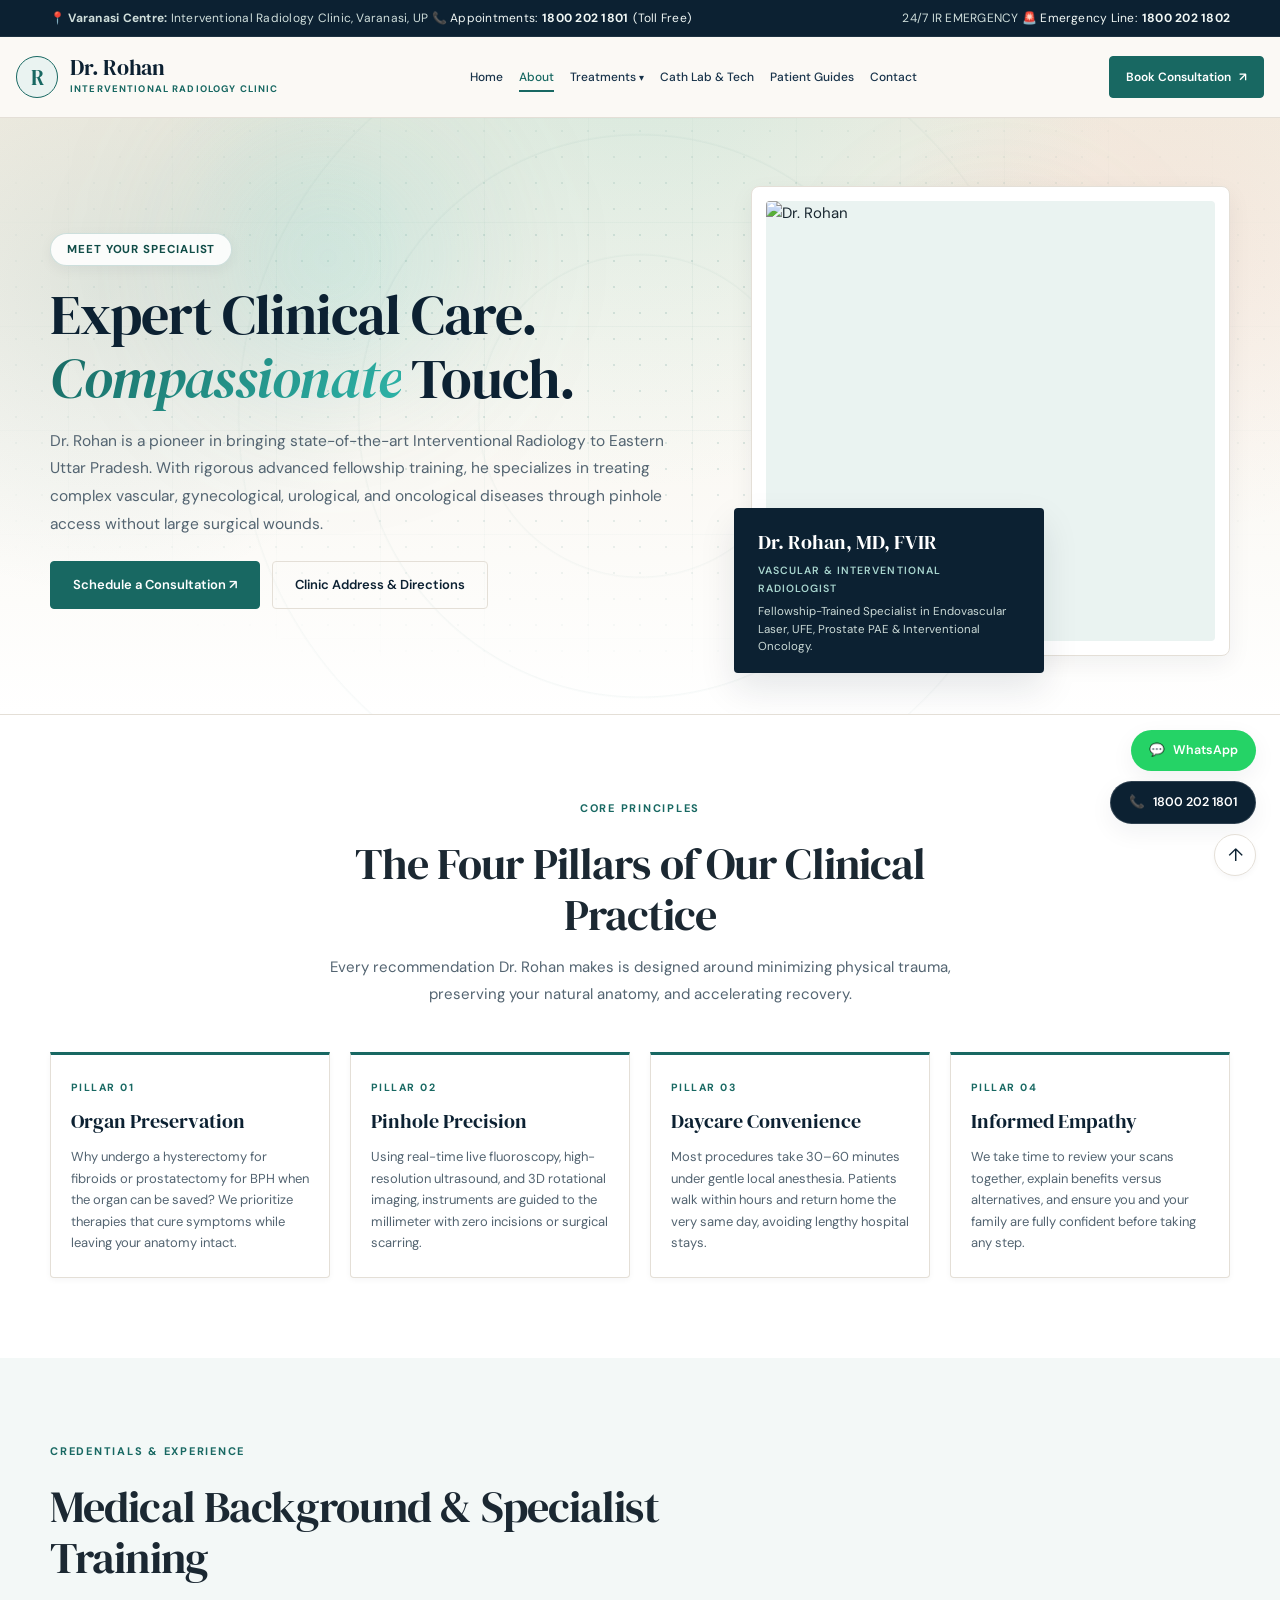
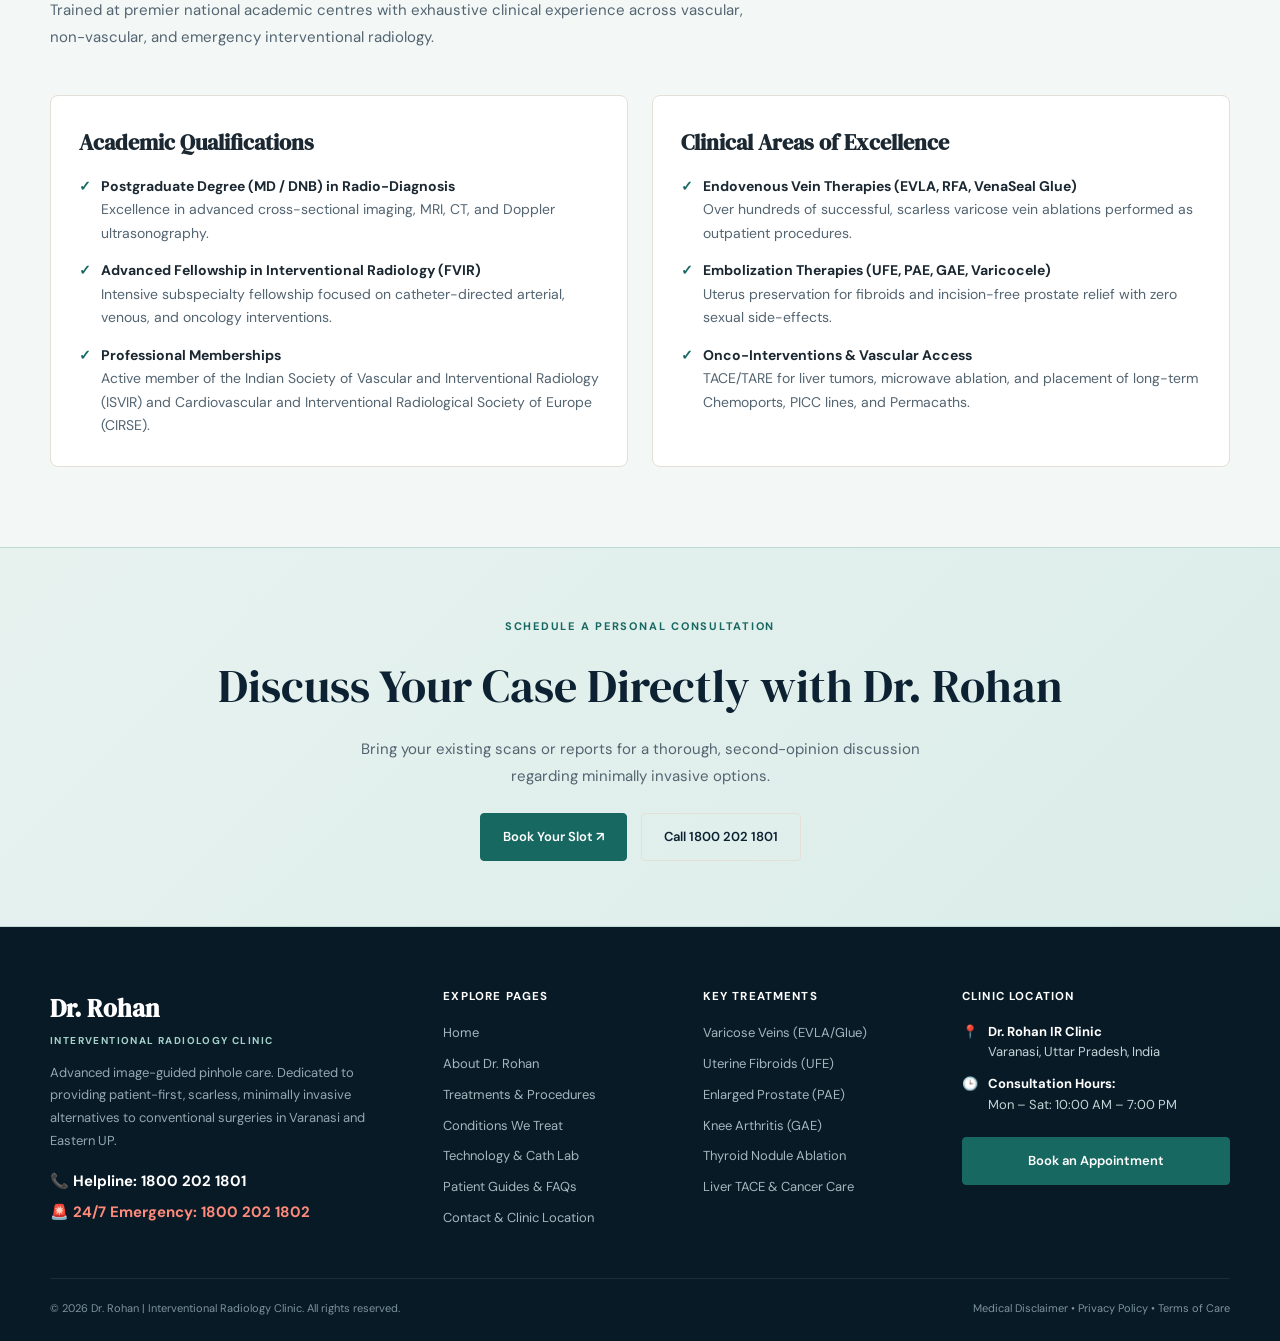
==== commit 7b3b3713: "feat: enhance hero sections across website with glowing orbs, decorative pills, and updated backgrou" ====
--- a/about.html
+++ b/about.html
@@ -1,4 +1,4 @@
-<!DOCTYPE html>
+﻿<!DOCTYPE html>
 <html lang="en">
 <head>
   <meta charset="UTF-8">
@@ -87,6 +87,8 @@
   <main>
     <!-- ABOUT HERO -->
     <section class="hero">
+      <div class="hero-glow-orb-1"></div>
+      <div class="hero-glow-orb-2"></div>
       <div class="container hero-grid">
         <div>
           <span class="kicker">Meet Your Specialist</span>
--- a/styles.css
+++ b/styles.css
@@ -481,36 +481,194 @@
 /* ==========================================================================
    HERO SECTION — HUMAN & GROUNDED
    ========================================================================== */
-.hero {
-  padding: 64px 0 54px;
-  background: linear-gradient(180deg, #f4efe6 0%, #fbf9f5 100%);
+.hero,
+.procedures-hero {
+  position: relative;
+  padding: 68px 0 58px;
+  background-color: #f8f6f0;
+  background-image:
+    /* Top subtle medical cyan glow */
+    radial-gradient(circle 700px at 50% -20%, rgba(78, 210, 198, 0.18), transparent 70%),
+    /* Left soft teal ambient glow */
+    radial-gradient(circle 520px at 8% 28%, rgba(24, 104, 98, 0.1), transparent 60%),
+    /* Right warm terracotta ambient bloom */
+    radial-gradient(circle 480px at 92% 22%, rgba(224, 109, 83, 0.08), transparent 60%),
+    /* Base subtle vertical gradient */
+    linear-gradient(180deg, #f3eee3 0%, #faf8f3 55%, #ffffff 100%);
   border-bottom: 1px solid var(--border);
-}
+  overflow: hidden;
+}
+
+/* Precision Medical Cath Lab Coordinate Grid Overlay */
+.hero::before,
+.procedures-hero::before {
+  content: "";
+  position: absolute;
+  inset: 0;
+  background-image: 
+    radial-gradient(rgba(24, 104, 98, 0.13) 1.25px, transparent 1.25px),
+    linear-gradient(to right, rgba(24, 104, 98, 0.035) 1px, transparent 1px),
+    linear-gradient(to bottom, rgba(24, 104, 98, 0.035) 1px, transparent 1px);
+  background-size: 26px 26px, 104px 104px, 104px 104px;
+  background-position: center top;
+  mask-image: radial-gradient(ellipse 75% 65% at 50% 40%, #000 30%, transparent 85%);
+  -webkit-mask-image: radial-gradient(ellipse 75% 65% at 50% 40%, #000 30%, transparent 85%);
+  pointer-events: none;
+  z-index: 0;
+}
+
+/* Concentric Fluoroscopy Radar Rings Watermark */
+.hero::after,
+.procedures-hero::after {
+  content: "";
+  position: absolute;
+  top: 50%;
+  left: 50%;
+  transform: translate(-50%, -50%);
+  width: 900px;
+  height: 900px;
+  border-radius: 50%;
+  background: 
+    radial-gradient(circle, transparent 160px, rgba(24, 104, 98, 0.035) 161px, transparent 163px),
+    radial-gradient(circle, transparent 280px, rgba(24, 104, 98, 0.04) 281px, transparent 283px),
+    radial-gradient(circle, transparent 400px, rgba(24, 104, 98, 0.03) 401px, transparent 403px);
+  pointer-events: none;
+  z-index: 0;
+}
+
+/* Floating Ambient Aurora Glow Orbs */
+.hero-glow-orb-1,
+.hero-glow-orb-2 {
+  position: absolute;
+  border-radius: 50%;
+  pointer-events: none;
+  z-index: 0;
+  will-change: transform;
+}
+.hero-glow-orb-1 {
+  top: -60px;
+  left: 10%;
+  width: 400px;
+  height: 400px;
+  background: radial-gradient(circle, rgba(78, 210, 198, 0.24) 0%, rgba(24, 104, 98, 0.06) 55%, transparent 70%);
+  filter: blur(60px);
+  animation: heroFloatGlow 14s ease-in-out infinite alternate;
+}
+.hero-glow-orb-2 {
+  top: 30px;
+  right: 8%;
+  width: 360px;
+  height: 360px;
+  background: radial-gradient(circle, rgba(224, 109, 83, 0.16) 0%, rgba(224, 109, 83, 0.04) 50%, transparent 70%);
+  filter: blur(55px);
+  animation: heroFloatGlow 18s ease-in-out infinite alternate-reverse;
+}
+@keyframes heroFloatGlow {
+  0% { transform: translate(0, 0) scale(1); }
+  50% { transform: translate(22px, -18px) scale(1.08); }
+  100% { transform: translate(-16px, 14px) scale(0.94); }
+}
+
+/* Ensure container content floats cleanly above background patterns */
+.hero > .container,
+.procedures-hero > .container {
+  position: relative;
+  z-index: 2;
+}
+
+/* Hero 2-Column Grid Layout (Text Left, Doctor Card Right) */
 .hero-grid {
   display: grid;
   grid-template-columns: 1.15fr 0.85fr;
   align-items: center;
-  gap: 55px;
-}
-.hero h1 {
+  gap: 52px;
+}
+
+/* Enhanced Kicker Badge with Glassmorphism */
+.hero .kicker,
+.procedures-hero .kicker {
+  display: inline-flex;
+  align-items: center;
+  gap: 8px;
+  background: rgba(255, 255, 255, 0.88);
+  backdrop-filter: blur(10px);
+  -webkit-backdrop-filter: blur(10px);
+  border: 1px solid rgba(24, 104, 98, 0.2);
+  padding: 6px 16px;
+  border-radius: 30px;
+  font-size: 11.5px;
+  font-weight: 700;
+  letter-spacing: 0.08em;
+  text-transform: uppercase;
+  color: var(--teal-dark);
+  box-shadow: 0 4px 14px rgba(12, 33, 50, 0.05);
+  margin-bottom: 16px;
+}
+
+/* Hero Heading with subtle gradient accent */
+.hero h1,
+.procedures-hero h1 {
   font-family: var(--font-serif);
   font-weight: 400;
-  font-size: clamp(38px, 4.8vw, 58px);
-  line-height: 1.1;
-  letter-spacing: -0.025em;
-  margin-bottom: 18px;
-  color: var(--oxford);
-}
-.hero h1 em {
+  font-size: clamp(36px, 4.5vw, 56px);
+  line-height: 1.15;
+  letter-spacing: -0.02em;
+  margin-bottom: 16px;
+  color: var(--oxford);
+  text-wrap: balance;
+}
+.hero h1 em,
+.procedures-hero h1 em {
   font-style: italic;
   color: var(--teal);
-}
+  background: linear-gradient(135deg, var(--teal) 0%, #2eb6aa 100%);
+  -webkit-background-clip: text;
+  -webkit-text-fill-color: transparent;
+}
+
+/* Hero Copy */
 .hero-copy {
   color: var(--muted);
-  font-size: 16px;
+  font-size: 15.5px;
   line-height: 1.8;
-  max-width: 530px;
-  margin-bottom: 26px;
+  max-width: 680px;
+  margin-bottom: 22px;
+}
+
+/* Hero Highlight Pills Ribbon */
+.hero-pills-row {
+  display: flex;
+  flex-wrap: wrap;
+  gap: 10px;
+  justify-content: center;
+  align-items: center;
+  margin-top: 22px;
+}
+.hero-pill-item {
+  display: inline-flex;
+  align-items: center;
+  gap: 7px;
+  background: rgba(255, 255, 255, 0.88);
+  backdrop-filter: blur(8px);
+  -webkit-backdrop-filter: blur(8px);
+  border: 1px solid rgba(24, 104, 98, 0.16);
+  padding: 7px 15px;
+  border-radius: 24px;
+  font-size: 12.5px;
+  font-weight: 600;
+  color: var(--oxford);
+  box-shadow: 0 3px 10px rgba(12, 33, 50, 0.04);
+  transition: all 0.25s ease;
+}
+.hero-pill-item:hover {
+  transform: translateY(-2px);
+  border-color: var(--teal);
+  box-shadow: 0 6px 18px rgba(24, 104, 98, 0.12);
+  background: #ffffff;
+}
+.hero-pill-icon {
+  font-size: 13.5px;
+  color: var(--teal);
 }
 .hero-actions {
   display: flex;
@@ -557,14 +715,18 @@
   border-radius: var(--radius-md);
   padding: 14px;
   box-shadow: var(--shadow-card);
+  max-width: 480px;
+  width: 100%;
+  margin-left: auto;
 }
 .doctor-portrait {
   width: 100%;
-  height: 420px;
+  height: 440px;
   object-fit: cover;
   object-position: center 15%;
   border-radius: var(--radius-sm);
   background: var(--teal-soft);
+  display: block;
 }
 .doctor-card-meta {
   position: absolute;
@@ -1427,6 +1589,7 @@
 /* RESPONSIVE */
 @media (max-width: 992px) {
   .hero-grid { grid-template-columns: 1fr; gap: 40px; }
+  .doctor-hero-frame { margin: 0 auto; max-width: 460px; }
   .treatments-grid, .stories-grid { grid-template-columns: repeat(2, 1fr); }
   .body-explorer-grid { grid-template-columns: 1fr; }
   .journey-grid { grid-template-columns: repeat(2, 1fr); }
